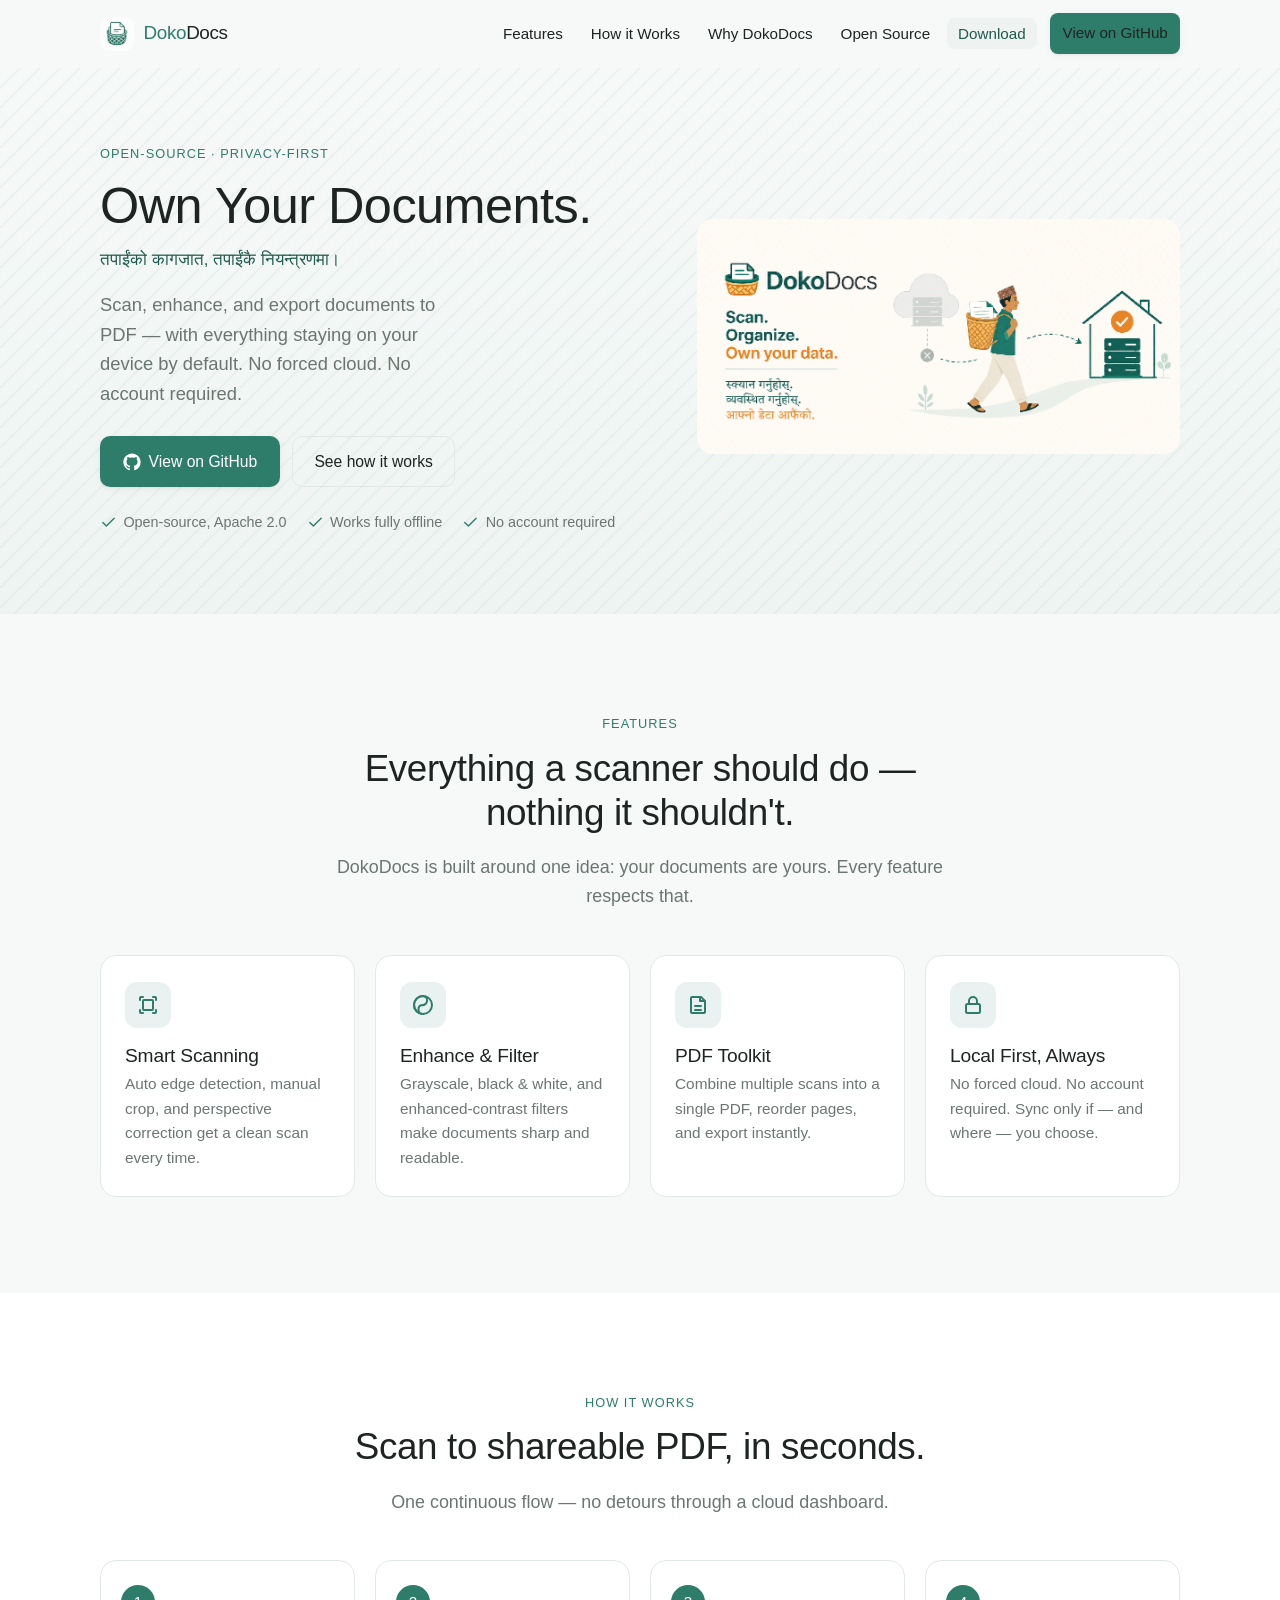
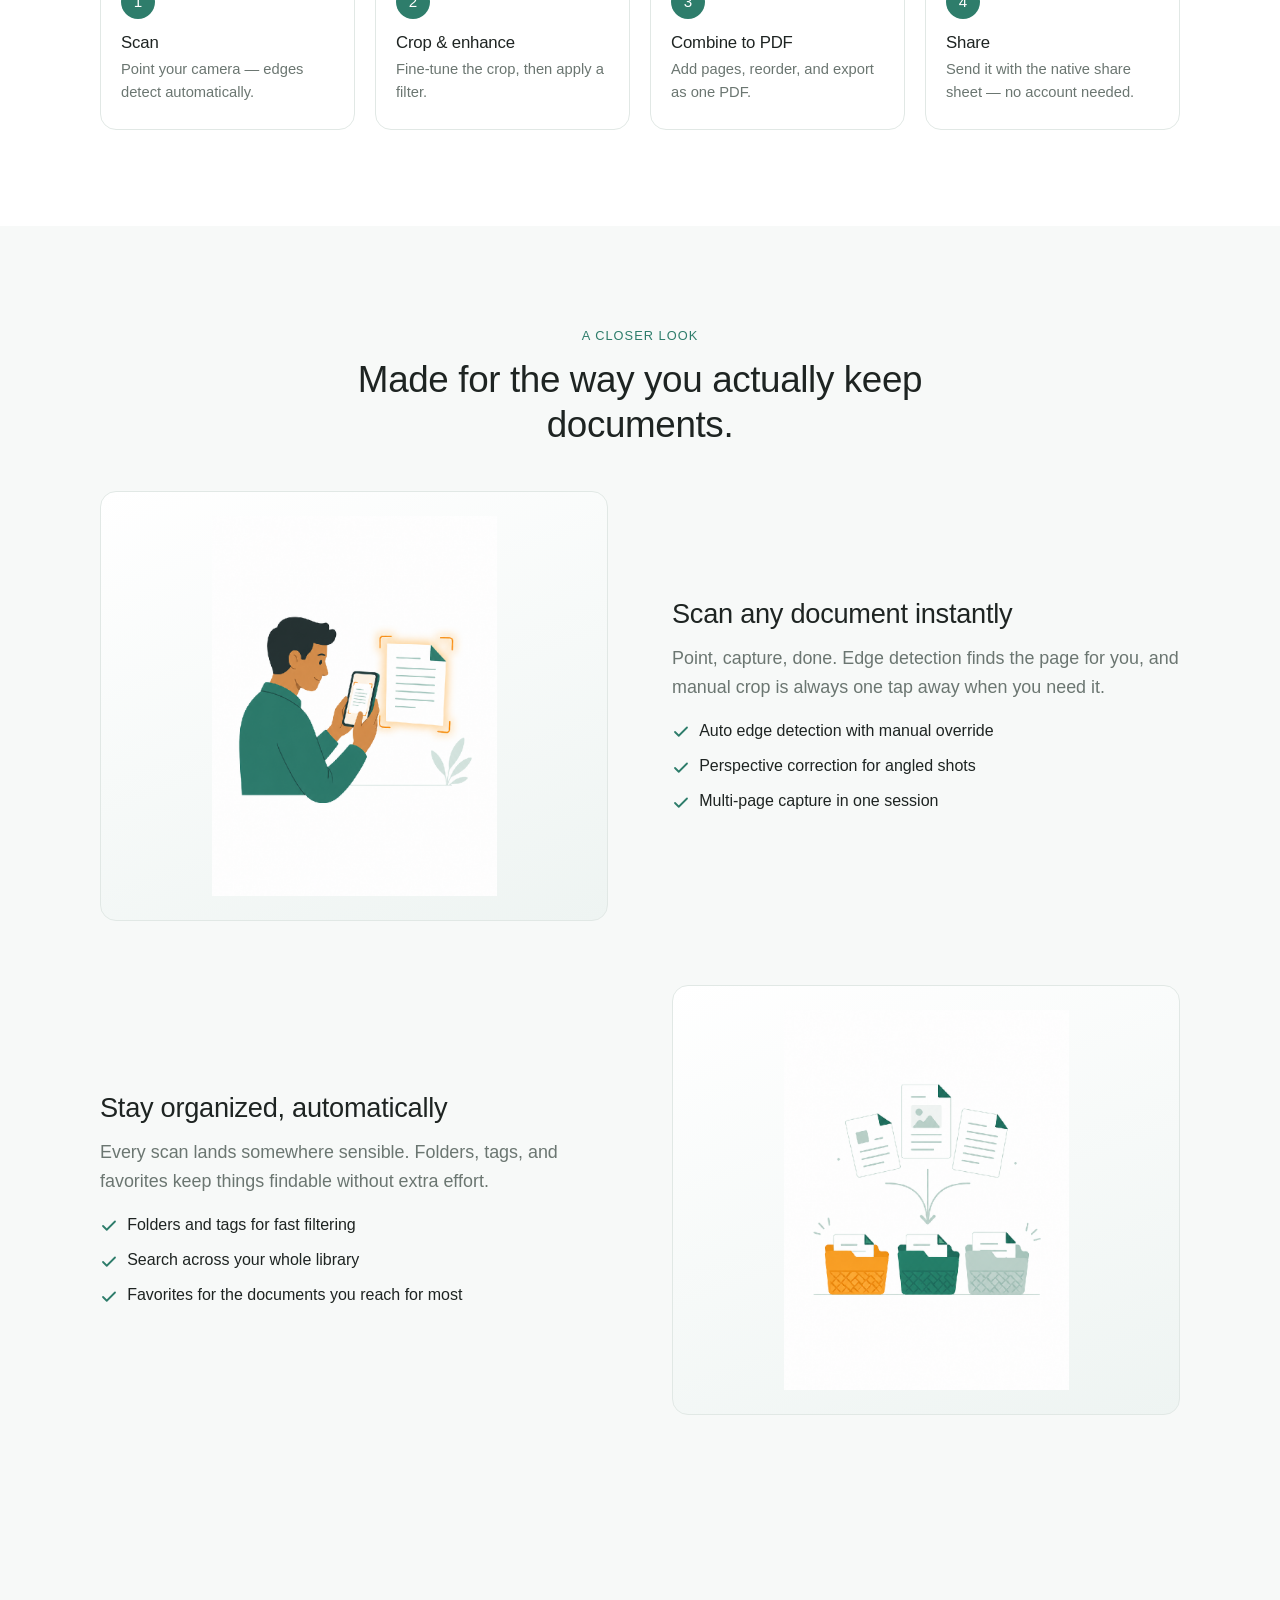
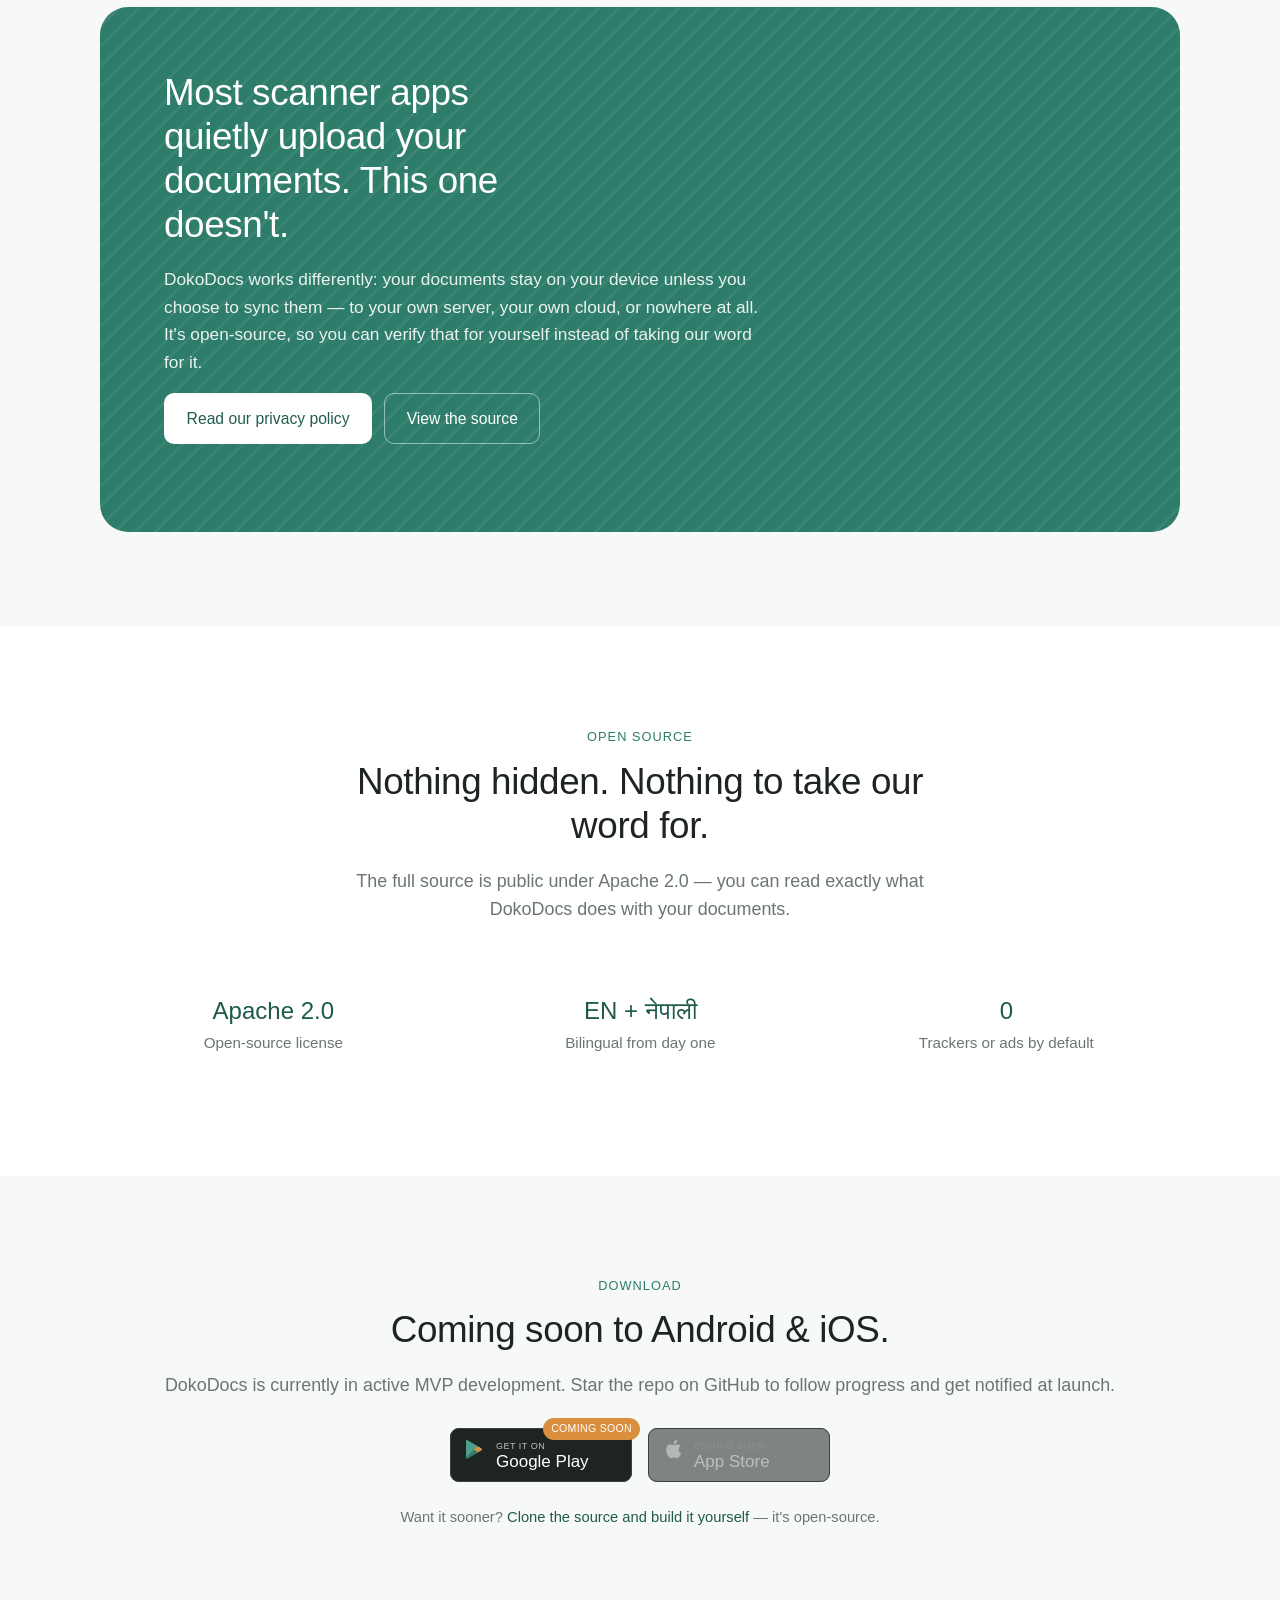
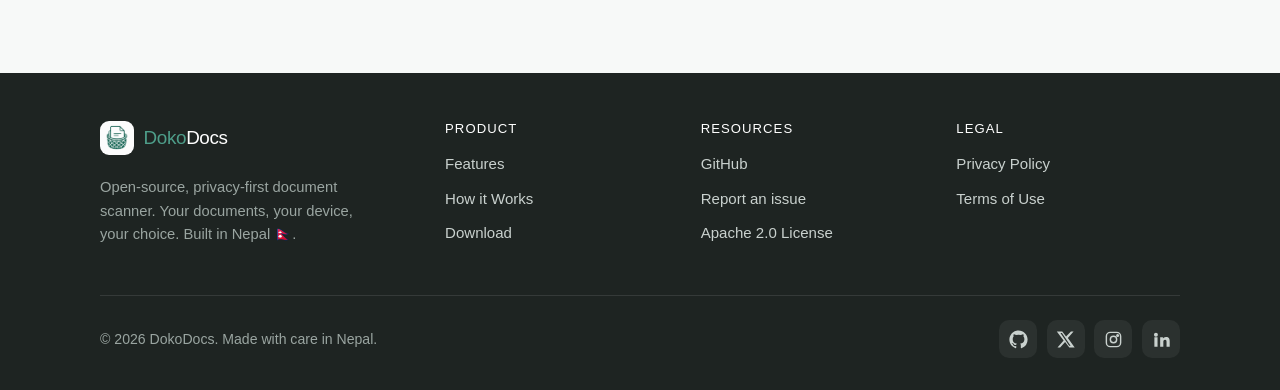
==== index.html @ a8005476 "Initial commit: DokoDocs marketing site" ====
<!doctype html>
<html lang="en">
<head>
<meta charset="UTF-8">
<meta name="viewport" content="width=device-width, initial-scale=1">
<title>DokoDocs — Open-Source, Privacy-First Document Scanner</title>
<meta name="description" content="DokoDocs scans, enhances, and exports documents to PDF — with everything staying on your device by default. Open-source, no forced cloud, no account required. Coming soon to Android &amp; iOS.">
<link rel="canonical" href="https://dokodocs.com/">
<meta name="theme-color" content="#2E7D6B">

<link rel="icon" type="image/svg+xml" href="assets/logo/logo_dokodocs.svg">
<link rel="alternate icon" href="assets/logo/mark.png">
<link rel="apple-touch-icon" href="assets/logo/mark.png">

<meta property="og:type" content="website">
<meta property="og:site_name" content="DokoDocs">
<meta property="og:title" content="DokoDocs — Own Your Documents.">
<meta property="og:description" content="An open-source, privacy-first document scanner. Scan, enhance, and export to PDF — with your documents staying on your device by default.">
<meta property="og:image" content="https://dokodocs.com/assets/illustrations/onboard_own.png">
<meta property="og:url" content="https://dokodocs.com/">
<meta name="twitter:card" content="summary_large_image">
<meta name="twitter:title" content="DokoDocs — Own Your Documents.">
<meta name="twitter:description" content="Open-source, privacy-first document scanner. Your documents, your device, your choice.">
<meta name="twitter:image" content="https://dokodocs.com/assets/illustrations/onboard_own.png">

<link rel="stylesheet" href="css/styles.css">
<script type="application/ld+json">
{
  "@context": "https://schema.org",
  "@type": "SoftwareApplication",
  "name": "DokoDocs",
  "applicationCategory": "BusinessApplication",
  "operatingSystem": "Android, iOS",
  "description": "An open-source, privacy-first document scanner. Scan, enhance, and export documents to PDF — with everything staying on your device by default.",
  "offers": { "@type": "Offer", "price": "0", "priceCurrency": "USD" },
  "license": "https://www.apache.org/licenses/LICENSE-2.0",
  "url": "https://dokodocs.com/"
}
</script>
</head>
<body>
<a class="skip-link" href="#main">Skip to content</a>

<header class="site-header" id="site-header">
  <nav class="nav" aria-label="Primary">
    <a class="brand" href="#top">
      <img src="assets/logo/logo_dokodocs.svg" width="34" height="34" alt="" loading="eager">
      <span><span class="brand-doko">Doko</span>Docs</span>
    </a>
    <button class="nav-toggle" id="nav-toggle" aria-label="Toggle menu" aria-expanded="false" aria-controls="nav-links">
      <svg viewBox="0 0 24 24" width="20" height="20" fill="none" stroke="currentColor" stroke-width="2" stroke-linecap="round"><path d="M3 6h18M3 12h18M3 18h18"/></svg>
    </button>
    <ul class="nav-links" id="nav-links">
      <li><a href="#features">Features</a></li>
      <li><a href="#how-it-works">How it Works</a></li>
      <li><a href="#why">Why DokoDocs</a></li>
      <li><a href="#open-source">Open Source</a></li>
      <li><a href="#download">Download</a></li>
      <li class="nav-cta"><a class="btn btn--primary" href="https://github.com/dokodocs">View on GitHub</a></li>
    </ul>
  </nav>
</header>

<main id="main">

  <!-- Hero -->
  <section class="hero" id="top">
    <div class="container hero-grid">
      <div class="hero-text">
        <span class="eyebrow">Open-source &middot; privacy-first</span>
        <h1>Own Your Documents.</h1>
        <p class="tagline-ne" lang="ne">तपाईंको कागजात, तपाईंकै नियन्त्रणमा।</p>
        <p class="hero-sub">Scan, enhance, and export documents to PDF — with everything staying on your device by default. No forced cloud. No account required.</p>
        <div class="hero-actions">
          <a class="btn btn--primary" href="https://github.com/dokodocs">
            <svg viewBox="0 0 24 24" width="18" height="18" fill="currentColor"><path d="M12 .5C5.65.5.5 5.66.5 12.02c0 5.09 3.29 9.4 7.86 10.93.57.1.78-.25.78-.55v-2.15c-3.2.7-3.87-1.36-3.87-1.36-.53-1.33-1.28-1.68-1.28-1.68-1.05-.72.08-.7.08-.7 1.16.08 1.77 1.19 1.77 1.19 1.03 1.76 2.7 1.25 3.36.96.1-.75.4-1.25.73-1.54-2.56-.29-5.25-1.28-5.25-5.7 0-1.26.45-2.29 1.19-3.1-.12-.29-.51-1.46.11-3.04 0 0 .97-.31 3.18 1.18a11.1 11.1 0 0 1 5.79 0c2.2-1.49 3.17-1.18 3.17-1.18.63 1.58.24 2.75.12 3.04.74.81 1.19 1.84 1.19 3.1 0 4.43-2.7 5.4-5.27 5.69.42.36.78 1.06.78 2.14v3.17c0 .3.21.66.79.55A11.53 11.53 0 0 0 23.5 12C23.5 5.66 18.35.5 12 .5Z"/></svg>
            View on GitHub
          </a>
          <a class="btn btn--ghost" href="#how-it-works">See how it works</a>
        </div>
        <div class="hero-badges">
          <span><svg viewBox="0 0 24 24" fill="none" stroke="currentColor" stroke-width="2" stroke-linecap="round" stroke-linejoin="round"><path d="M20 6 9 17l-5-5"/></svg>Open-source, Apache 2.0</span>
          <span><svg viewBox="0 0 24 24" fill="none" stroke="currentColor" stroke-width="2" stroke-linecap="round" stroke-linejoin="round"><path d="M20 6 9 17l-5-5"/></svg>Works fully offline</span>
          <span><svg viewBox="0 0 24 24" fill="none" stroke="currentColor" stroke-width="2" stroke-linecap="round" stroke-linejoin="round"><path d="M20 6 9 17l-5-5"/></svg>No account required</span>
        </div>
      </div>
      <div class="hero-visual reveal">
        <img src="assets/illustrations/onboard_own.png" width="1080" height="527" alt="A person carrying a doko basket full of documents on their back, walking toward a small home server they own, away from a generic cloud." loading="eager">
      </div>
    </div>
  </section>

  <!-- Features -->
  <section class="section" id="features">
    <div class="container">
      <div class="section-head center">
        <span class="eyebrow">Features</span>
        <h2>Everything a scanner should do — nothing it shouldn't.</h2>
        <p class="lead">DokoDocs is built around one idea: your documents are yours. Every feature respects that.</p>
      </div>
      <div class="grid grid-4">
        <div class="card reveal">
          <div class="icon"><svg viewBox="0 0 24 24" fill="none" stroke="currentColor" stroke-width="2" stroke-linecap="round" stroke-linejoin="round"><path d="M4 7V5a1 1 0 0 1 1-1h2M20 7V5a1 1 0 0 0-1-1h-2M4 17v2a1 1 0 0 0 1 1h2M20 17v2a1 1 0 0 1-1 1h-2"/><rect x="7" y="7" width="10" height="10" rx="1"/></svg></div>
          <h3>Smart Scanning</h3>
          <p>Auto edge detection, manual crop, and perspective correction get a clean scan every time.</p>
        </div>
        <div class="card reveal">
          <div class="icon"><svg viewBox="0 0 24 24" fill="none" stroke="currentColor" stroke-width="2" stroke-linecap="round" stroke-linejoin="round"><circle cx="12" cy="12" r="9"/><path d="M12 3a9 9 0 0 0 0 18 4.5 4.5 0 0 1-1-8.9A4.5 4.5 0 0 0 12 3Z"/></svg></div>
          <h3>Enhance &amp; Filter</h3>
          <p>Grayscale, black &amp; white, and enhanced-contrast filters make documents sharp and readable.</p>
        </div>
        <div class="card reveal">
          <div class="icon"><svg viewBox="0 0 24 24" fill="none" stroke="currentColor" stroke-width="2" stroke-linecap="round" stroke-linejoin="round"><path d="M9 4h6l4 4v11a1 1 0 0 1-1 1H6a1 1 0 0 1-1-1V5a1 1 0 0 1 1-1Z"/><path d="M14 4v4h4"/><path d="M9 13h6M9 17h6"/></svg></div>
          <h3>PDF Toolkit</h3>
          <p>Combine multiple scans into a single PDF, reorder pages, and export instantly.</p>
        </div>
        <div class="card reveal">
          <div class="icon"><svg viewBox="0 0 24 24" fill="none" stroke="currentColor" stroke-width="2" stroke-linecap="round" stroke-linejoin="round"><rect x="5" y="11" width="14" height="9" rx="1.5"/><path d="M8 11V8a4 4 0 0 1 8 0v3"/></svg></div>
          <h3>Local First, Always</h3>
          <p>No forced cloud. No account required. Sync only if — and where — you choose.</p>
        </div>
      </div>
    </div>
  </section>

  <!-- How it works -->
  <section class="section section--tint" id="how-it-works">
    <div class="container">
      <div class="section-head center">
        <span class="eyebrow">How it works</span>
        <h2>Scan to shareable PDF, in seconds.</h2>
        <p class="lead">One continuous flow — no detours through a cloud dashboard.</p>
      </div>
      <div class="steps">
        <div class="step reveal"><div class="num"></div><h3>Scan</h3><p>Point your camera — edges detect automatically.</p></div>
        <div class="step reveal"><div class="num"></div><h3>Crop &amp; enhance</h3><p>Fine-tune the crop, then apply a filter.</p></div>
        <div class="step reveal"><div class="num"></div><h3>Combine to PDF</h3><p>Add pages, reorder, and export as one PDF.</p></div>
        <div class="step reveal"><div class="num"></div><h3>Share</h3><p>Send it with the native share sheet — no account needed.</p></div>
      </div>
    </div>
  </section>

  <!-- Showcase -->
  <section class="section" aria-labelledby="showcase-head">
    <div class="container">
      <div class="section-head center" id="showcase-head">
        <span class="eyebrow">A closer look</span>
        <h2>Made for the way you actually keep documents.</h2>
      </div>

      <div class="showcase reveal">
        <div class="showcase-media">
          <img src="assets/illustrations/onboard_scan.png" width="810" height="1080" alt="A hand holding a phone scanning a paper document on a table, with a scan frame highlighting the page edges." loading="lazy">
        </div>
        <div class="showcase-text">
          <h3>Scan any document instantly</h3>
          <p class="lead">Point, capture, done. Edge detection finds the page for you, and manual crop is always one tap away when you need it.</p>
          <ul>
            <li>Auto edge detection with manual override</li>
            <li>Perspective correction for angled shots</li>
            <li>Multi-page capture in one session</li>
          </ul>
        </div>
      </div>

      <div class="showcase reverse reveal">
        <div class="showcase-media">
          <img src="assets/illustrations/onboard_organize.png" width="810" height="1080" alt="Neat stacks of documents sorting into labeled folders with a subtle woven basket pattern." loading="lazy">
        </div>
        <div class="showcase-text">
          <h3>Stay organized, automatically</h3>
          <p class="lead">Every scan lands somewhere sensible. Folders, tags, and favorites keep things findable without extra effort.</p>
          <ul>
            <li>Folders and tags for fast filtering</li>
            <li>Search across your whole library</li>
            <li>Favorites for the documents you reach for most</li>
          </ul>
        </div>
      </div>
    </div>
  </section>

  <!-- Why DokoDocs -->
  <section class="section" id="why">
    <div class="container">
      <div class="band reveal">
        <h2>Most scanner apps quietly upload your documents. This one doesn't.</h2>
        <p>DokoDocs works differently: your documents stay on your device unless you choose to sync them — to your own server, your own cloud, or nowhere at all. It's open-source, so you can verify that for yourself instead of taking our word for it.</p>
        <div class="hero-actions">
          <a class="btn btn--on-teal" href="privacy.html">Read our privacy policy</a>
          <a class="btn btn--ghost" href="https://github.com/dokodocs">View the source</a>
        </div>
      </div>
    </div>
  </section>

  <!-- Open source strip -->
  <section class="section section--tint" id="open-source">
    <div class="container">
      <div class="section-head center">
        <span class="eyebrow">Open source</span>
        <h2>Nothing hidden. Nothing to take our word for.</h2>
        <p class="lead">The full source is public under Apache 2.0 — you can read exactly what DokoDocs does with your documents.</p>
      </div>
      <div class="os-strip">
        <div class="os-stat reveal"><span class="k">Apache 2.0</span><span class="v">Open-source license</span></div>
        <div class="os-stat reveal"><span class="k">EN + नेपाली</span><span class="v">Bilingual from day one</span></div>
        <div class="os-stat reveal"><span class="k">0</span><span class="v">Trackers or ads by default</span></div>
      </div>
    </div>
  </section>

  <!-- Download -->
  <section class="section download" id="download">
    <div class="container">
      <span class="eyebrow">Download</span>
      <h2>Coming soon to Android &amp; iOS.</h2>
      <p class="lead" style="margin-inline:auto">DokoDocs is currently in active MVP development. Star the repo on GitHub to follow progress and get notified at launch.</p>
      <div class="store-badges">
        <a class="store-badge reveal" href="https://github.com/dokodocs" aria-label="Coming soon to Google Play — follow progress on GitHub">
          <span class="pill">Coming soon</span>
          <img src="assets/badges/google-play.svg" width="182" height="54" alt="Get it on Google Play">
        </a>
        <span class="store-badge disabled reveal" aria-disabled="true">
          <img src="assets/badges/app-store.svg" width="182" height="54" alt="Coming soon to the Apple App Store">
        </span>
      </div>
      <p class="download-note">Want it sooner? <a href="https://github.com/dokodocs">Clone the source and build it yourself</a> — it's open-source.</p>
    </div>
  </section>

</main>

<footer class="site-footer">
  <div class="container">
    <div class="footer-grid">
      <div class="footer-brand">
        <a class="brand" href="#top">
          <img src="assets/logo/logo_dokodocs.svg" width="34" height="34" alt="">
          <span><span class="brand-doko">Doko</span>Docs</span>
        </a>
        <p>Open-source, privacy-first document scanner. Your documents, your device, your choice. Built in Nepal 🇳🇵.</p>
      </div>
      <div class="footer-col">
        <h4>Product</h4>
        <ul>
          <li><a href="#features">Features</a></li>
          <li><a href="#how-it-works">How it Works</a></li>
          <li><a href="#download">Download</a></li>
        </ul>
      </div>
      <div class="footer-col">
        <h4>Resources</h4>
        <ul>
          <li><a href="https://github.com/dokodocs">GitHub</a></li>
          <li><a href="https://github.com/dokodocs/issues">Report an issue</a></li>
          <li><a href="https://www.apache.org/licenses/LICENSE-2.0">Apache 2.0 License</a></li>
        </ul>
      </div>
      <div class="footer-col">
        <h4>Legal</h4>
        <ul>
          <li><a href="privacy.html">Privacy Policy</a></li>
          <li><a href="terms.html">Terms of Use</a></li>
        </ul>
      </div>
    </div>
    <div class="footer-bottom">
      <span>&copy; <span id="year">2026</span> DokoDocs. Made with care in Nepal.</span>
      <div class="footer-social">
        <a href="https://github.com/dokodocs" aria-label="DokoDocs on GitHub"><svg viewBox="0 0 24 24" fill="currentColor"><path d="M12 .5C5.65.5.5 5.66.5 12.02c0 5.09 3.29 9.4 7.86 10.93.57.1.78-.25.78-.55v-2.15c-3.2.7-3.87-1.36-3.87-1.36-.53-1.33-1.28-1.68-1.28-1.68-1.05-.72.08-.7.08-.7 1.16.08 1.77 1.19 1.77 1.19 1.03 1.76 2.7 1.25 3.36.96.1-.75.4-1.25.73-1.54-2.56-.29-5.25-1.28-5.25-5.7 0-1.26.45-2.29 1.19-3.1-.12-.29-.51-1.46.11-3.04 0 0 .97-.31 3.18 1.18a11.1 11.1 0 0 1 5.79 0c2.2-1.49 3.17-1.18 3.17-1.18.63 1.58.24 2.75.12 3.04.74.81 1.19 1.84 1.19 3.1 0 4.43-2.7 5.4-5.27 5.69.42.36.78 1.06.78 2.14v3.17c0 .3.21.66.79.55A11.53 11.53 0 0 0 23.5 12C23.5 5.66 18.35.5 12 .5Z"/></svg></a>
        <a href="https://x.com/dokodocs" aria-label="DokoDocs on X"><svg viewBox="0 0 24 24" fill="currentColor"><path d="M18.9 2h3.3l-7.2 8.2L23.6 22h-6.8l-5.3-6.9L5.2 22H1.9l7.7-8.8L1 2h6.9l4.8 6.3L18.9 2Zm-2.3 18h1.8L7.5 3.9H5.6L16.6 20Z"/></svg></a>
        <a href="https://instagram.com/dokodocs" aria-label="DokoDocs on Instagram"><svg viewBox="0 0 24 24" fill="none" stroke="currentColor" stroke-width="1.8"><rect x="3" y="3" width="18" height="18" rx="5"/><circle cx="12" cy="12" r="4"/><circle cx="17.2" cy="6.8" r="1"/></svg></a>
        <a href="https://linkedin.com/company/dokodocs" aria-label="DokoDocs on LinkedIn"><svg viewBox="0 0 24 24" fill="currentColor"><path d="M4.98 3.5a2.5 2.5 0 1 1 0 5 2.5 2.5 0 0 1 0-5ZM3 9h4v12H3V9Zm7 0h3.8v1.7h.05c.53-.98 1.83-2 3.76-2 4.02 0 4.76 2.5 4.76 5.76V21h-4v-5.6c0-1.34-.02-3.07-1.88-3.07-1.88 0-2.17 1.46-2.17 2.97V21h-4V9Z"/></svg></a>
      </div>
    </div>
  </div>
</footer>

<script src="js/main.js"></script>
</body>
</html>
---- css/styles.css ----
/* ============================================================
   DokoDocs — Brand stylesheet
   Palette & type per docs/BRAND.md (single source of truth).
   Teal #2E7D6B + Bamboo #D98F3D + neutrals. Low-weight, calm.
   ============================================================ */

:root {
  /* Brand colors (BRAND.md §2) */
  --teal: #2E7D6B;
  --teal-dark: #1F5A4C;
  --teal-light: #4E9E8A;
  --bamboo: #D98F3D;
  --ink: #1E2422;
  --muted: #6B7671;
  --surface: #F7F9F8;
  --surface-2: #EEF3F1;
  --white: #FFFFFF;
  --success: #3E8E5A;
  --error: #C1533F;
  --border: #E1E8E5;

  /* Typography — system default, low weight (BRAND.md §3) */
  --font-sans: "Inter", -apple-system, BlinkMacSystemFont, "Segoe UI", Roboto,
    "Noto Sans Devanagari", Helvetica, Arial, sans-serif;
  --font-mono: "JetBrains Mono", ui-monospace, SFMono-Regular, Menlo, Consolas,
    monospace;

  /* Spacing / layout */
  --maxw: 1120px;
  --radius: 16px;
  --radius-sm: 10px;
  --shadow: 0 1px 2px rgba(30, 36, 34, 0.04), 0 8px 28px rgba(30, 36, 34, 0.06);
  --shadow-sm: 0 1px 2px rgba(30, 36, 34, 0.05), 0 2px 8px rgba(30, 36, 34, 0.05);
  --header-h: 68px;
}

/* ---------- Reset-ish ---------- */
*,
*::before,
*::after {
  box-sizing: border-box;
}
html {
  scroll-behavior: smooth;
  scroll-padding-top: calc(var(--header-h) + 12px);
  -webkit-text-size-adjust: 100%;
}
@media (prefers-reduced-motion: reduce) {
  html {
    scroll-behavior: auto;
  }
}
body {
  margin: 0;
  font-family: var(--font-sans);
  font-weight: 400;
  color: var(--ink);
  background: var(--surface);
  line-height: 1.6;
  -webkit-font-smoothing: antialiased;
  text-rendering: optimizeLegibility;
}
img,
svg {
  max-width: 100%;
  display: block;
}
a {
  color: var(--teal-dark);
  text-decoration: none;
}
a:hover {
  text-decoration: underline;
}
h1,
h2,
h3,
h4 {
  font-weight: 500; /* nothing above w500 — BRAND.md §3 */
  line-height: 1.2;
  letter-spacing: -0.01em;
  color: var(--ink);
  margin: 0 0 0.5em;
}
h1 {
  font-size: clamp(2rem, 5.2vw, 3.15rem);
}
h2 {
  font-size: clamp(1.6rem, 3.6vw, 2.3rem);
}
h3 {
  font-size: 1.2rem;
}
p {
  margin: 0 0 1rem;
}

/* ---------- Layout helpers ---------- */
.container {
  width: 100%;
  max-width: var(--maxw);
  margin-inline: auto;
  padding-inline: 1.25rem;
}
.section {
  padding-block: clamp(3.5rem, 8vw, 6rem);
}
.section--tint {
  background: var(--white);
}
.eyebrow {
  display: inline-block;
  font-size: 0.8rem;
  font-weight: 500;
  letter-spacing: 0.08em;
  text-transform: uppercase;
  color: var(--teal);
  margin-bottom: 0.75rem;
}
.section-head {
  max-width: 640px;
  margin-bottom: 2.75rem;
}
.section-head.center {
  margin-inline: auto;
  text-align: center;
}
.lead {
  font-size: 1.12rem;
  color: var(--muted);
}
.text-mono {
  font-family: var(--font-mono);
}

/* Skip link */
.skip-link {
  position: absolute;
  left: -999px;
  top: 0;
  background: var(--teal);
  color: #fff;
  padding: 0.6rem 1rem;
  border-radius: 0 0 8px 0;
  z-index: 1000;
}
.skip-link:focus {
  left: 0;
}

/* Focus visibility */
:focus-visible {
  outline: 3px solid var(--teal-light);
  outline-offset: 2px;
  border-radius: 4px;
}

/* ---------- Buttons ---------- */
.btn {
  display: inline-flex;
  align-items: center;
  justify-content: center;
  gap: 0.5rem;
  font: inherit;
  font-weight: 500;
  font-size: 0.98rem;
  padding: 0.75rem 1.35rem;
  border-radius: var(--radius-sm);
  border: 1.5px solid transparent;
  cursor: pointer;
  transition: transform 0.15s ease, background 0.15s ease, box-shadow 0.15s ease,
    border-color 0.15s ease;
  text-decoration: none;
  white-space: nowrap;
}
.btn:hover {
  text-decoration: none;
  transform: translateY(-1px);
}
.btn:active {
  transform: translateY(0);
}
.btn--primary {
  background: var(--teal);
  color: #fff;
  box-shadow: var(--shadow-sm);
}
.btn--primary:hover {
  background: var(--teal-dark);
}
.btn--ghost {
  background: transparent;
  color: var(--ink);
  border-color: var(--border);
}
.btn--ghost:hover {
  border-color: var(--teal-light);
  background: var(--white);
}
.btn--on-teal {
  background: #fff;
  color: var(--teal-dark);
}
.btn--on-teal:hover {
  background: var(--surface);
}
.btn svg {
  width: 18px;
  height: 18px;
}

/* ---------- Header / nav ---------- */
.site-header {
  position: sticky;
  top: 0;
  z-index: 100;
  height: var(--header-h);
  display: flex;
  align-items: center;
  background: rgba(247, 249, 248, 0.82);
  backdrop-filter: saturate(160%) blur(10px);
  border-bottom: 1px solid transparent;
  transition: border-color 0.2s ease, box-shadow 0.2s ease;
}
.site-header.scrolled {
  border-bottom-color: var(--border);
  box-shadow: 0 1px 0 rgba(30, 36, 34, 0.03);
}
.nav {
  display: flex;
  align-items: center;
  gap: 1rem;
  width: 100%;
  max-width: var(--maxw);
  margin-inline: auto;
  padding-inline: 1.25rem;
}
.brand {
  display: inline-flex;
  align-items: center;
  gap: 0.6rem;
  font-weight: 500;
  font-size: 1.18rem;
  color: var(--ink);
  letter-spacing: -0.02em;
}
.brand:hover {
  text-decoration: none;
}
.brand img {
  width: 34px;
  height: 34px;
  border-radius: 9px;
}
.brand .brand-doko {
  color: var(--teal);
}
.nav-links {
  display: flex;
  align-items: center;
  gap: 0.35rem;
  margin-left: auto;
  list-style: none;
  padding: 0;
  margin-block: 0;
}
.nav-links a {
  color: var(--ink);
  padding: 0.45rem 0.7rem;
  border-radius: 8px;
  font-size: 0.95rem;
  transition: background 0.15s ease, color 0.15s ease;
}
.nav-links a:not(.btn):hover {
  text-decoration: none;
  background: var(--surface-2);
  color: var(--teal-dark);
}
.nav-links a.active:not(.btn) {
  color: var(--teal-dark);
  background: var(--surface-2);
}
.nav-cta {
  margin-left: 0.5rem;
}
.nav-toggle {
  display: none;
  margin-left: auto;
  background: transparent;
  border: 1.5px solid var(--border);
  border-radius: 9px;
  width: 42px;
  height: 42px;
  cursor: pointer;
  color: var(--ink);
  align-items: center;
  justify-content: center;
}

/* ---------- Hero ---------- */
.hero {
  position: relative;
  overflow: hidden;
  padding-block: clamp(2.5rem, 6vw, 4.5rem) clamp(3rem, 7vw, 5rem);
  background: linear-gradient(180deg, var(--surface) 0%, #eef4f2 100%);
}
.hero::before {
  content: "";
  position: absolute;
  inset: 0;
  background-image: url("data:image/svg+xml,%3Csvg xmlns='http://www.w3.org/2000/svg' width='40' height='40' viewBox='0 0 40 40'%3E%3Cg fill='none' stroke='%232E7D6B' stroke-width='2' opacity='0.06'%3E%3Cpath d='M-4 24 24 -4M-4 44 44 -4M16 44 44 16'/%3E%3C/g%3E%3C/svg%3E");
  pointer-events: none;
}
.hero .container {
  position: relative;
}
.hero-grid {
  display: grid;
  grid-template-columns: 1.05fr 0.95fr;
  gap: clamp(2rem, 5vw, 4rem);
  align-items: center;
}
.hero h1 {
  margin-bottom: 0.65rem;
}
.hero .tagline-ne {
  font-size: 1.05rem;
  color: var(--teal-dark);
  margin-bottom: 1rem;
}
.hero-sub {
  font-size: 1.15rem;
  color: var(--muted);
  max-width: 34ch;
  margin-bottom: 1.75rem;
}
.hero-actions {
  display: flex;
  flex-wrap: wrap;
  gap: 0.75rem;
  margin-bottom: 1.5rem;
}
.hero-badges {
  display: flex;
  align-items: center;
  gap: 1.25rem;
  flex-wrap: wrap;
  color: var(--muted);
  font-size: 0.9rem;
}
.hero-badges span {
  display: inline-flex;
  align-items: center;
  gap: 0.4rem;
}
.hero-badges svg {
  width: 17px;
  height: 17px;
  color: var(--teal);
}
.hero-visual {
  position: relative;
}
.hero-visual img {
  width: 100%;
  height: auto;
  border-radius: var(--radius);
}

/* ---------- Feature cards ---------- */
.grid {
  display: grid;
  gap: 1.25rem;
}
.grid-4 {
  grid-template-columns: repeat(4, 1fr);
}
.grid-3 {
  grid-template-columns: repeat(3, 1fr);
}
.grid-2 {
  grid-template-columns: repeat(2, 1fr);
}
.card {
  background: var(--white);
  border: 1px solid var(--border);
  border-radius: var(--radius);
  padding: 1.6rem 1.5rem;
  transition: transform 0.2s ease, box-shadow 0.2s ease, border-color 0.2s ease;
}
.card:hover {
  transform: translateY(-3px);
  box-shadow: var(--shadow);
  border-color: #d3ded9;
}
.card .icon {
  width: 46px;
  height: 46px;
  border-radius: 12px;
  display: grid;
  place-items: center;
  background: rgba(46, 125, 107, 0.1);
  color: var(--teal);
  margin-bottom: 1rem;
}
.card .icon svg {
  width: 24px;
  height: 24px;
}
.card h3 {
  margin-bottom: 0.35rem;
}
.card p {
  color: var(--muted);
  font-size: 0.96rem;
  margin: 0;
}

/* ---------- How it works ---------- */
.steps {
  display: grid;
  grid-template-columns: repeat(4, 1fr);
  gap: 1.25rem;
  counter-reset: step;
}
.step {
  position: relative;
  padding: 1.5rem 1.25rem;
  background: var(--white);
  border: 1px solid var(--border);
  border-radius: var(--radius);
}
.step .num {
  counter-increment: step;
  width: 34px;
  height: 34px;
  border-radius: 50%;
  background: var(--teal);
  color: #fff;
  display: grid;
  place-items: center;
  font-weight: 500;
  font-size: 0.95rem;
  margin-bottom: 0.85rem;
}
.step .num::before {
  content: counter(step);
}
.step h3 {
  font-size: 1.05rem;
  margin-bottom: 0.3rem;
}
.step p {
  color: var(--muted);
  font-size: 0.92rem;
  margin: 0;
}

/* ---------- Showcase (illustrations alternating) ---------- */
.showcase {
  display: grid;
  grid-template-columns: 1fr 1fr;
  gap: clamp(2rem, 5vw, 4rem);
  align-items: center;
  margin-bottom: clamp(2.5rem, 5vw, 4rem);
}
.showcase:last-child {
  margin-bottom: 0;
}
.showcase.reverse .showcase-media {
  order: 2;
}
.showcase-media {
  background: linear-gradient(160deg, #ffffff, #eef4f2);
  border: 1px solid var(--border);
  border-radius: var(--radius);
  padding: 1.5rem;
  display: grid;
  place-items: center;
}
.showcase-media img {
  width: 100%;
  height: auto;
  max-height: 380px;
  object-fit: contain;
}
.showcase h3 {
  font-size: clamp(1.3rem, 2.6vw, 1.7rem);
}
.showcase ul {
  list-style: none;
  padding: 0;
  margin: 1rem 0 0;
  display: grid;
  gap: 0.6rem;
}
.showcase li {
  position: relative;
  padding-left: 1.7rem;
  color: var(--ink);
}
.showcase li::before {
  content: "";
  position: absolute;
  left: 0;
  top: 0.35em;
  width: 18px;
  height: 18px;
  background: no-repeat center/contain
    url("data:image/svg+xml,%3Csvg xmlns='http://www.w3.org/2000/svg' viewBox='0 0 24 24' fill='none' stroke='%232E7D6B' stroke-width='2.4' stroke-linecap='round' stroke-linejoin='round'%3E%3Cpath d='M20 6 9 17l-5-5'/%3E%3C/svg%3E");
}

/* ---------- Why / privacy band ---------- */
.band {
  background: var(--teal);
  color: #fff;
  border-radius: clamp(18px, 3vw, 28px);
  padding: clamp(2.5rem, 6vw, 4rem);
  position: relative;
  overflow: hidden;
}
.band::after {
  content: "";
  position: absolute;
  inset: 0;
  background-image: url("data:image/svg+xml,%3Csvg xmlns='http://www.w3.org/2000/svg' width='40' height='40' viewBox='0 0 40 40'%3E%3Cg fill='none' stroke='%23ffffff' stroke-width='2' opacity='0.08'%3E%3Cpath d='M-4 24 24 -4M-4 44 44 -4M16 44 44 16'/%3E%3C/g%3E%3C/svg%3E");
  pointer-events: none;
}
.band > * {
  position: relative;
}
.band h2 {
  color: #fff;
  max-width: 20ch;
}
.band p {
  color: rgba(255, 255, 255, 0.9);
  max-width: 62ch;
  font-size: 1.08rem;
}
.band .btn--ghost {
  color: #fff;
  border-color: rgba(255, 255, 255, 0.5);
}
.band .btn--ghost:hover {
  background: rgba(255, 255, 255, 0.1);
  border-color: #fff;
}

/* ---------- Download section ---------- */
.download {
  text-align: center;
}
.store-badges {
  display: flex;
  flex-wrap: wrap;
  gap: 1rem;
  justify-content: center;
  margin-top: 1.75rem;
}
.store-badge {
  display: inline-flex;
  position: relative;
  border-radius: 9px;
  transition: transform 0.15s ease, box-shadow 0.15s ease;
}
.store-badge img {
  height: 54px;
  width: auto;
}
a.store-badge:hover {
  transform: translateY(-2px);
  box-shadow: var(--shadow);
  text-decoration: none;
}
.store-badge.disabled {
  cursor: default;
}
.store-badge .pill {
  position: absolute;
  top: -10px;
  right: -8px;
  background: var(--bamboo);
  color: #fff;
  font-size: 0.66rem;
  font-weight: 500;
  letter-spacing: 0.03em;
  padding: 0.15rem 0.5rem;
  border-radius: 20px;
  text-transform: uppercase;
}
.download-note {
  margin-top: 1.5rem;
  color: var(--muted);
  font-size: 0.92rem;
}
.notify {
  margin: 1.75rem auto 0;
  max-width: 460px;
  display: flex;
  gap: 0.6rem;
}
.notify input {
  flex: 1;
  font: inherit;
  padding: 0.7rem 0.95rem;
  border: 1.5px solid var(--border);
  border-radius: var(--radius-sm);
  background: var(--white);
  color: var(--ink);
}
.notify input:focus-visible {
  outline: 3px solid var(--teal-light);
  border-color: var(--teal);
}

/* ---------- Open source strip ---------- */
.os-strip {
  display: grid;
  grid-template-columns: repeat(3, 1fr);
  gap: 1.25rem;
  text-align: center;
}
.os-stat {
  padding: 1.5rem 1rem;
}
.os-stat .k {
  font-size: 1.5rem;
  font-weight: 500;
  color: var(--teal-dark);
  display: block;
}
.os-stat .v {
  color: var(--muted);
  font-size: 0.95rem;
}

/* ---------- Footer ---------- */
.site-footer {
  background: var(--ink);
  color: #c9d1ce;
  padding-block: 3rem 2rem;
  margin-top: 2rem;
}
.footer-grid {
  display: grid;
  grid-template-columns: 1.4fr 1fr 1fr 1fr;
  gap: 2rem;
  padding-bottom: 2rem;
  border-bottom: 1px solid rgba(255, 255, 255, 0.1);
}
.footer-brand .brand {
  color: #fff;
}
.footer-brand .brand .brand-doko {
  color: var(--teal-light);
}
.footer-brand p {
  color: #9aa5a1;
  font-size: 0.92rem;
  max-width: 34ch;
  margin-top: 0.85rem;
}
.footer-col h4 {
  color: #fff;
  font-size: 0.82rem;
  letter-spacing: 0.08em;
  text-transform: uppercase;
  margin-bottom: 0.9rem;
}
.footer-col ul {
  list-style: none;
  padding: 0;
  margin: 0;
  display: grid;
  gap: 0.55rem;
}
.footer-col a {
  color: #c9d1ce;
  font-size: 0.94rem;
}
.footer-col a:hover {
  color: #fff;
}
.footer-bottom {
  display: flex;
  flex-wrap: wrap;
  gap: 1rem;
  justify-content: space-between;
  align-items: center;
  padding-top: 1.5rem;
  color: #9aa5a1;
  font-size: 0.88rem;
}
.footer-social {
  display: flex;
  gap: 0.6rem;
}
.footer-social a {
  width: 38px;
  height: 38px;
  border-radius: 10px;
  display: grid;
  place-items: center;
  background: rgba(255, 255, 255, 0.06);
  color: #c9d1ce;
}
.footer-social a:hover {
  background: var(--teal);
  color: #fff;
}
.footer-social svg {
  width: 19px;
  height: 19px;
}

/* ---------- Legal / doc pages ---------- */
.doc {
  max-width: 760px;
  margin-inline: auto;
}
.doc h1 {
  font-size: clamp(1.8rem, 4vw, 2.4rem);
}
.doc .updated {
  color: var(--muted);
  font-size: 0.92rem;
  margin-bottom: 2rem;
}
.doc h2 {
  font-size: 1.35rem;
  margin-top: 2.25rem;
}
.doc p,
.doc li {
  color: #303c39;
}
.doc ul {
  padding-left: 1.2rem;
}
.doc li {
  margin-bottom: 0.5rem;
}
.doc .callout {
  background: var(--white);
  border: 1px solid var(--border);
  border-left: 3px solid var(--teal);
  border-radius: var(--radius-sm);
  padding: 1rem 1.25rem;
  color: var(--muted);
  font-size: 0.95rem;
}

/* ---------- Reveal animation ---------- */
.reveal {
  opacity: 0;
  transform: translateY(18px);
  transition: opacity 0.6s ease, transform 0.6s ease;
  will-change: opacity, transform;
}
.reveal.in {
  opacity: 1;
  transform: none;
}
@media (prefers-reduced-motion: reduce) {
  .reveal {
    opacity: 1;
    transform: none;
    transition: none;
  }
}

/* ---------- Responsive ---------- */
@media (max-width: 960px) {
  .grid-4 {
    grid-template-columns: repeat(2, 1fr);
  }
  .steps {
    grid-template-columns: repeat(2, 1fr);
  }
  .footer-grid {
    grid-template-columns: 1fr 1fr;
  }
}
@media (max-width: 820px) {
  .hero-grid {
    grid-template-columns: 1fr;
    text-align: center;
  }
  .hero-sub {
    max-width: none;
  }
  .hero-actions,
  .hero-badges {
    justify-content: center;
  }
  .hero-visual {
    order: -1;
    max-width: 520px;
    margin-inline: auto;
  }
  .showcase,
  .showcase.reverse {
    grid-template-columns: 1fr;
  }
  .showcase.reverse .showcase-media {
    order: 0;
  }
  .showcase-text {
    order: 2;
  }

  /* mobile nav */
  .nav-toggle {
    display: inline-flex;
  }
  .nav-links {
    position: fixed;
    inset: var(--header-h) 0 auto 0;
    flex-direction: column;
    align-items: stretch;
    gap: 0.25rem;
    background: var(--surface);
    border-bottom: 1px solid var(--border);
    padding: 0.75rem 1.25rem 1.25rem;
    margin: 0;
    box-shadow: var(--shadow);
    transform: translateY(-12px);
    opacity: 0;
    visibility: hidden;
    transition: transform 0.2s ease, opacity 0.2s ease, visibility 0.2s;
  }
  .nav-links.open {
    transform: none;
    opacity: 1;
    visibility: visible;
  }
  .nav-links a {
    padding: 0.7rem 0.8rem;
  }
  .nav-cta {
    margin-left: 0;
    text-align: center;
  }
}
@media (max-width: 560px) {
  .grid-4,
  .steps,
  .grid-3,
  .grid-2,
  .os-strip {
    grid-template-columns: 1fr;
  }
  .footer-grid {
    grid-template-columns: 1fr;
    gap: 1.5rem;
  }
  .notify {
    flex-direction: column;
  }
}
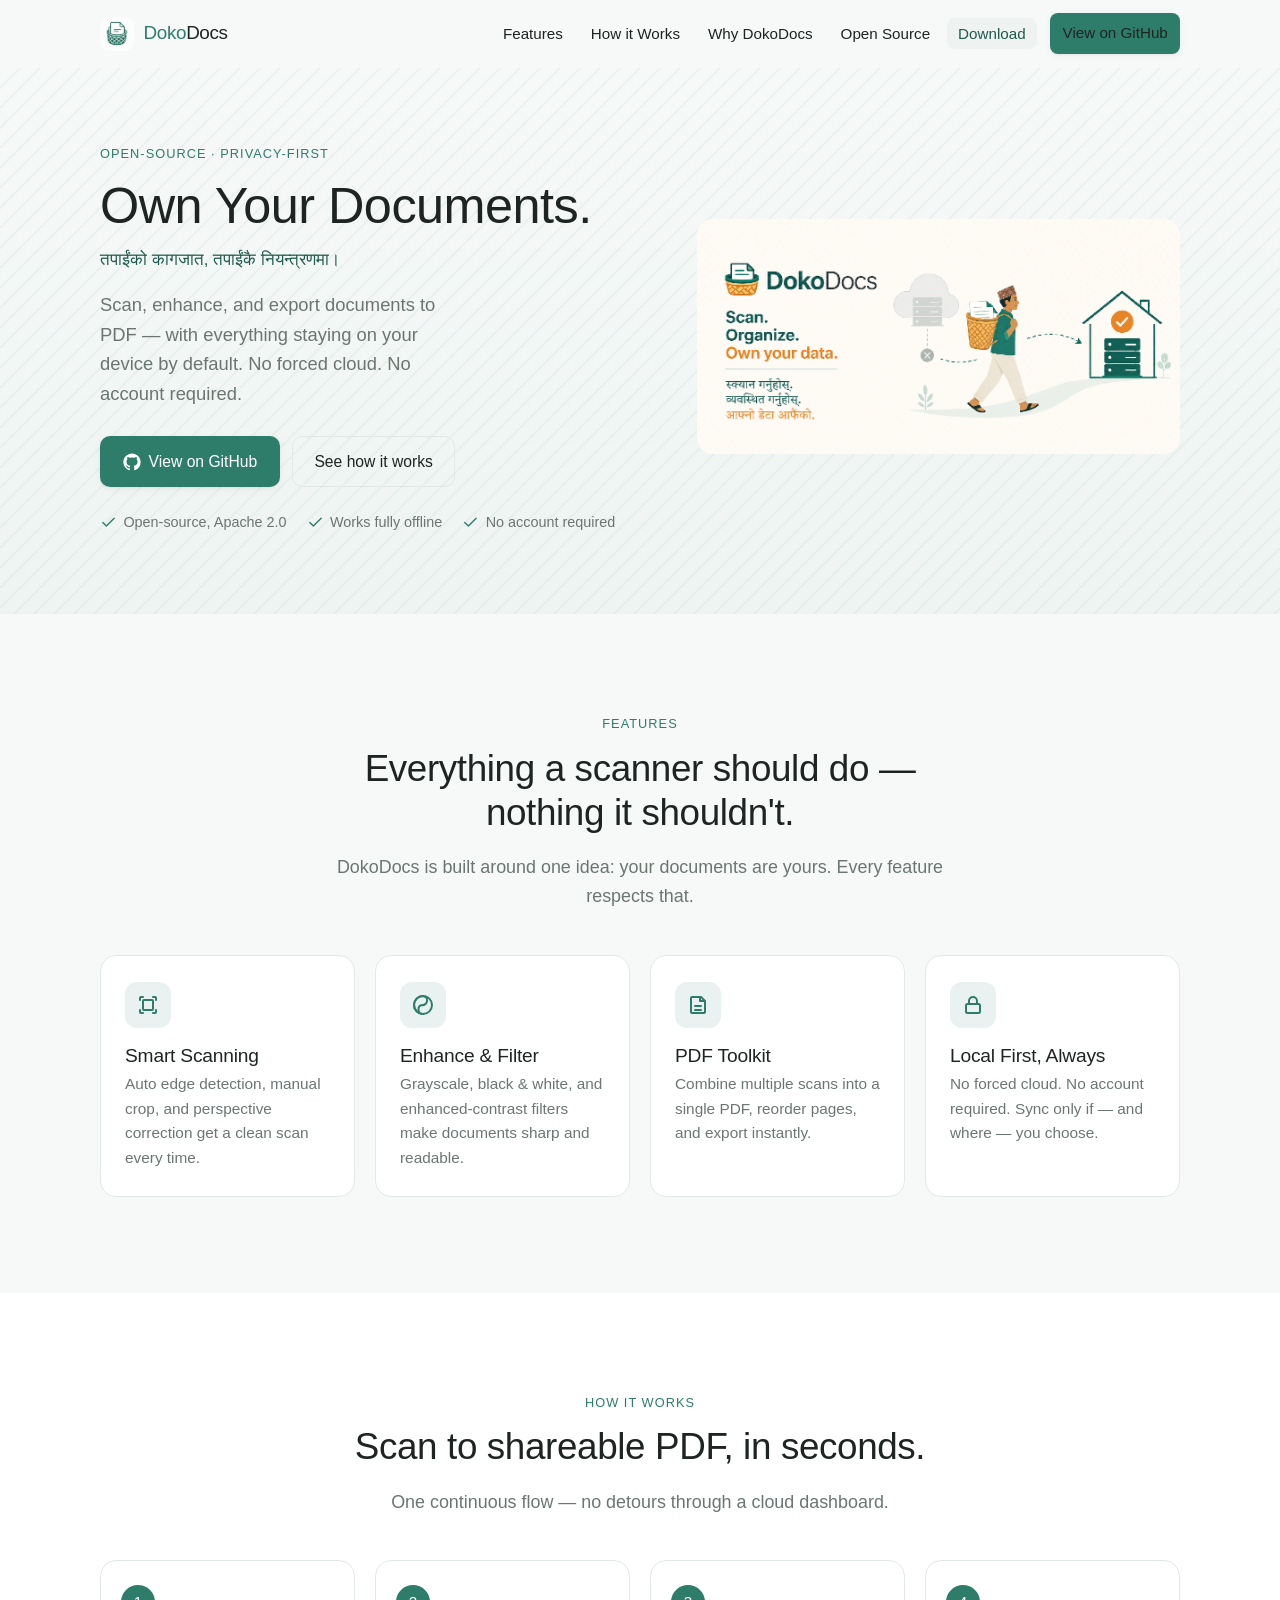
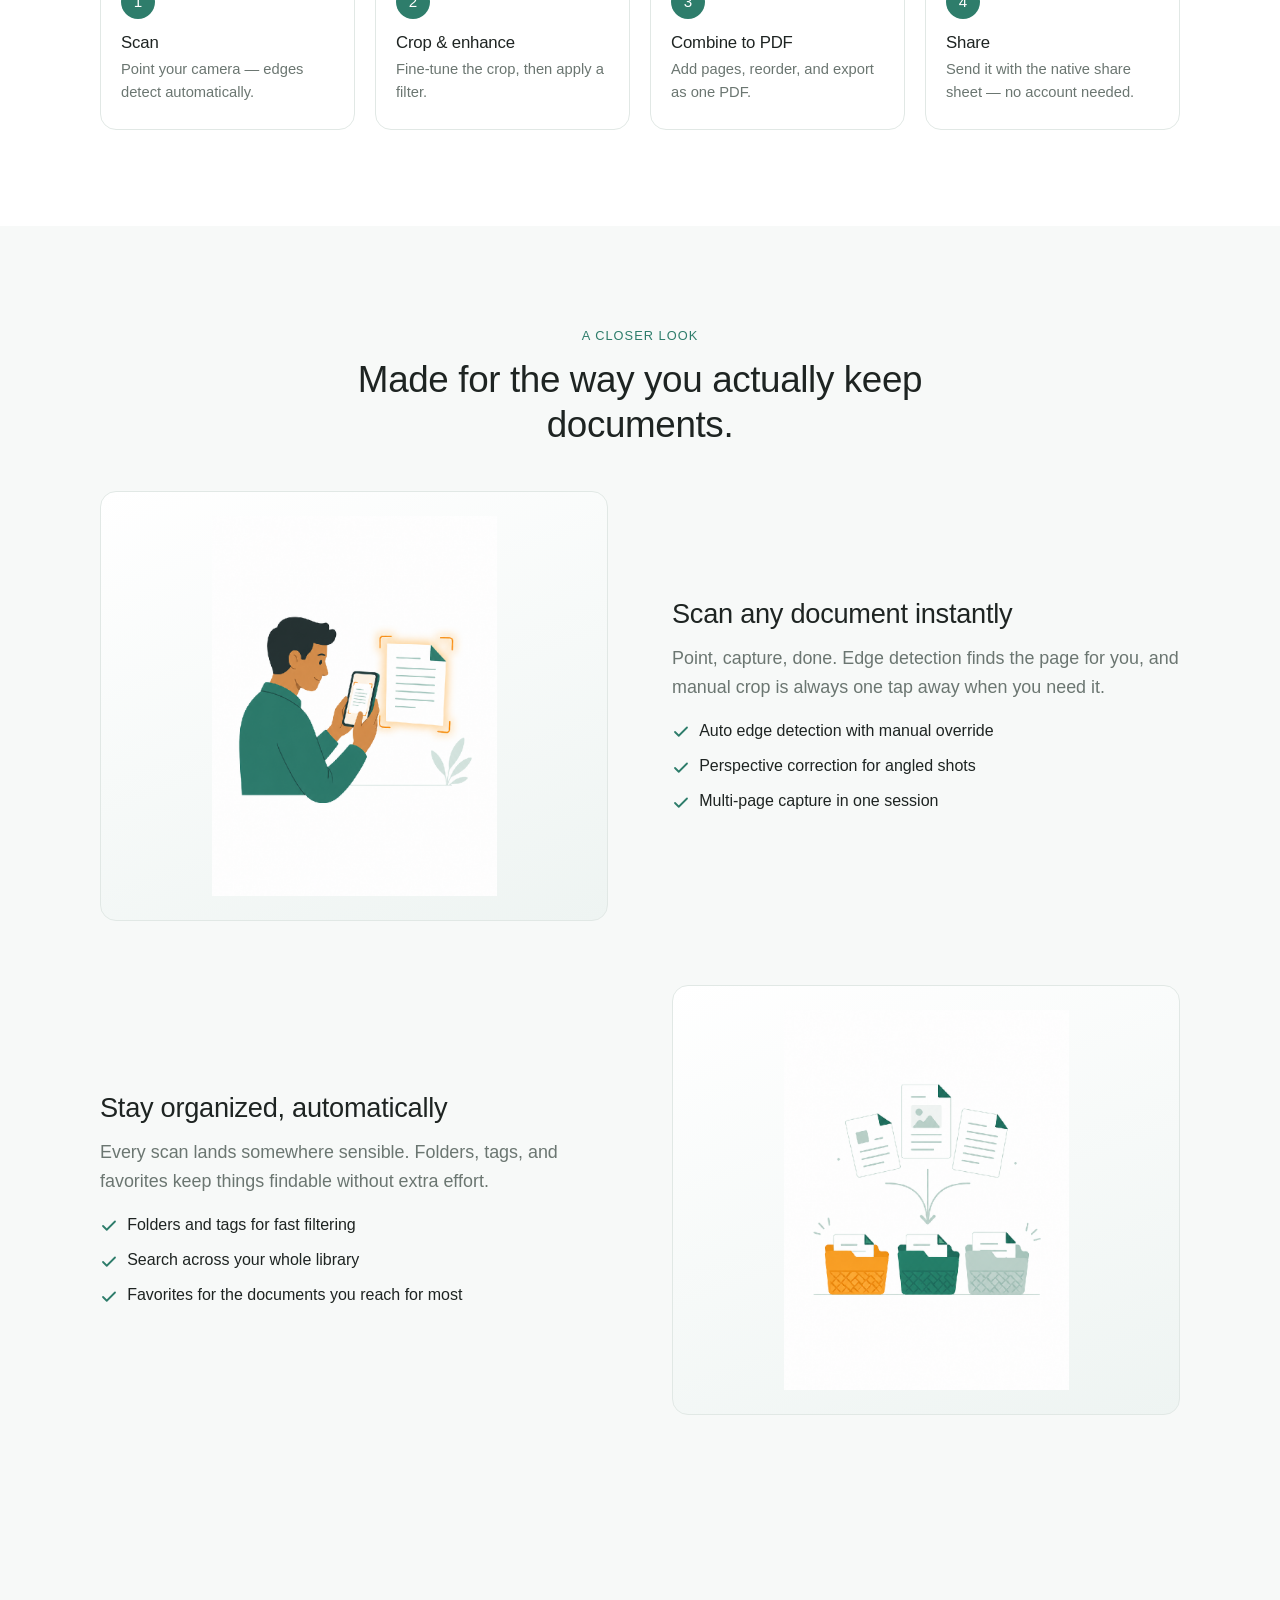
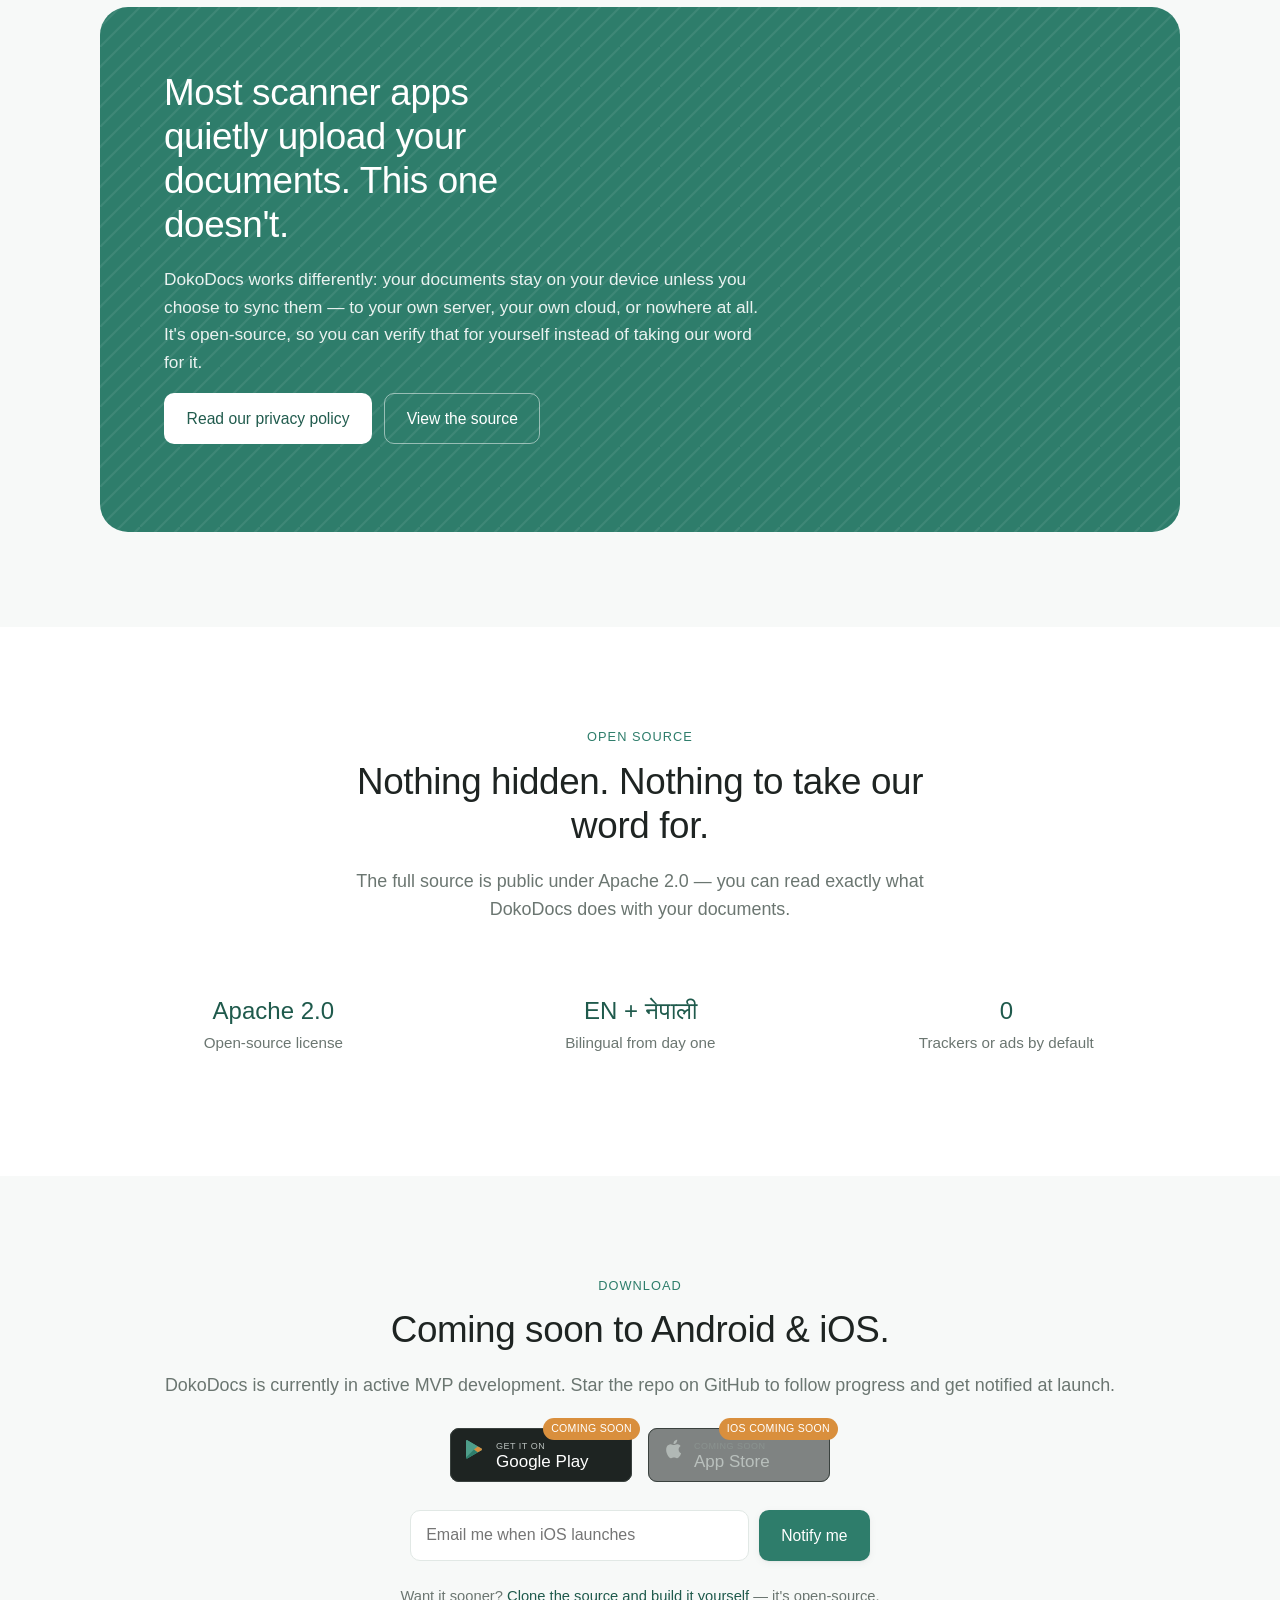
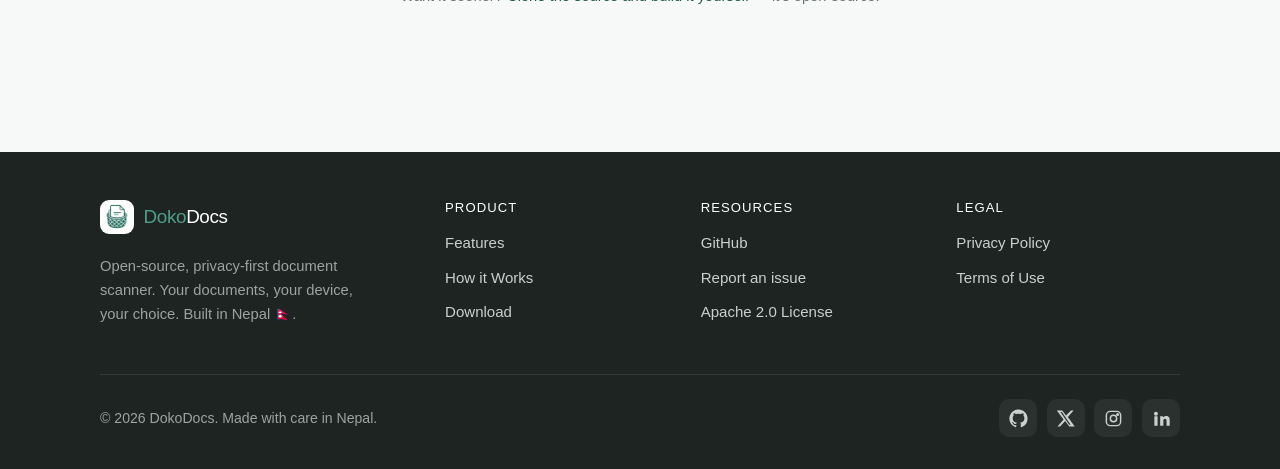
==== commit 18d111fc: "Add iOS notify CTA, sr-only utility, .nojekyll; wire notify handler Co-Authored-By: Claude Opus 4.8 " ====
--- a/index.html
+++ b/index.html
@@ -222,9 +222,15 @@
           <img src="assets/badges/google-play.svg" width="182" height="54" alt="Get it on Google Play">
         </a>
         <span class="store-badge disabled reveal" aria-disabled="true">
+          <span class="pill">iOS coming soon</span>
           <img src="assets/badges/app-store.svg" width="182" height="54" alt="Coming soon to the Apple App Store">
         </span>
       </div>
+      <form class="notify" id="notify-form" data-to="hello@dokodocs.com" novalidate>
+        <label class="sr-only" for="notify-email">Email address for iOS launch notification</label>
+        <input type="email" id="notify-email" name="email" placeholder="Email me when iOS launches" required autocomplete="email">
+        <button class="btn btn--primary" type="submit">Notify me</button>
+      </form>
       <p class="download-note">Want it sooner? <a href="https://github.com/dokodocs">Clone the source and build it yourself</a> — it's open-source.</p>
     </div>
   </section>
--- a/css/styles.css
+++ b/css/styles.css
@@ -131,6 +131,18 @@
 }
 .text-mono {
   font-family: var(--font-mono);
+}
+
+.sr-only {
+  position: absolute;
+  width: 1px;
+  height: 1px;
+  padding: 0;
+  margin: -1px;
+  overflow: hidden;
+  clip: rect(0, 0, 0, 0);
+  white-space: nowrap;
+  border: 0;
 }
 
 /* Skip link */
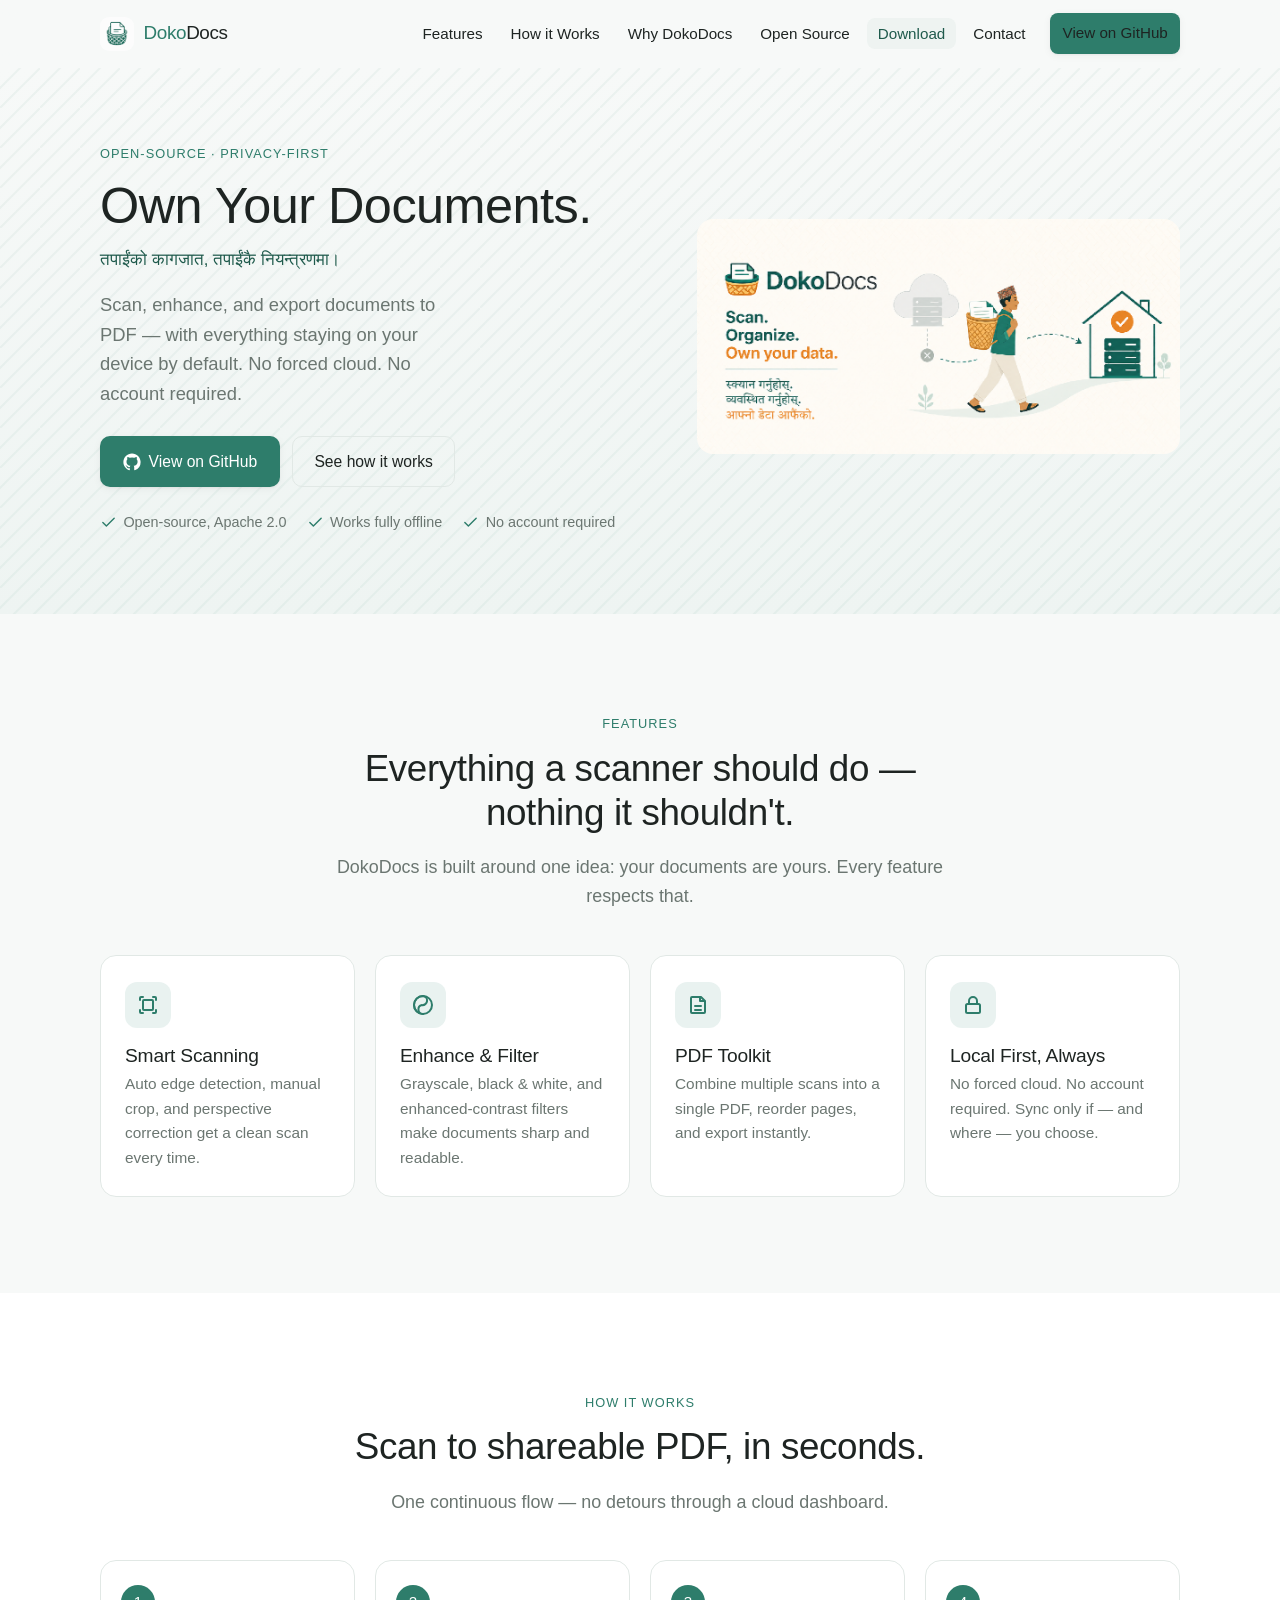
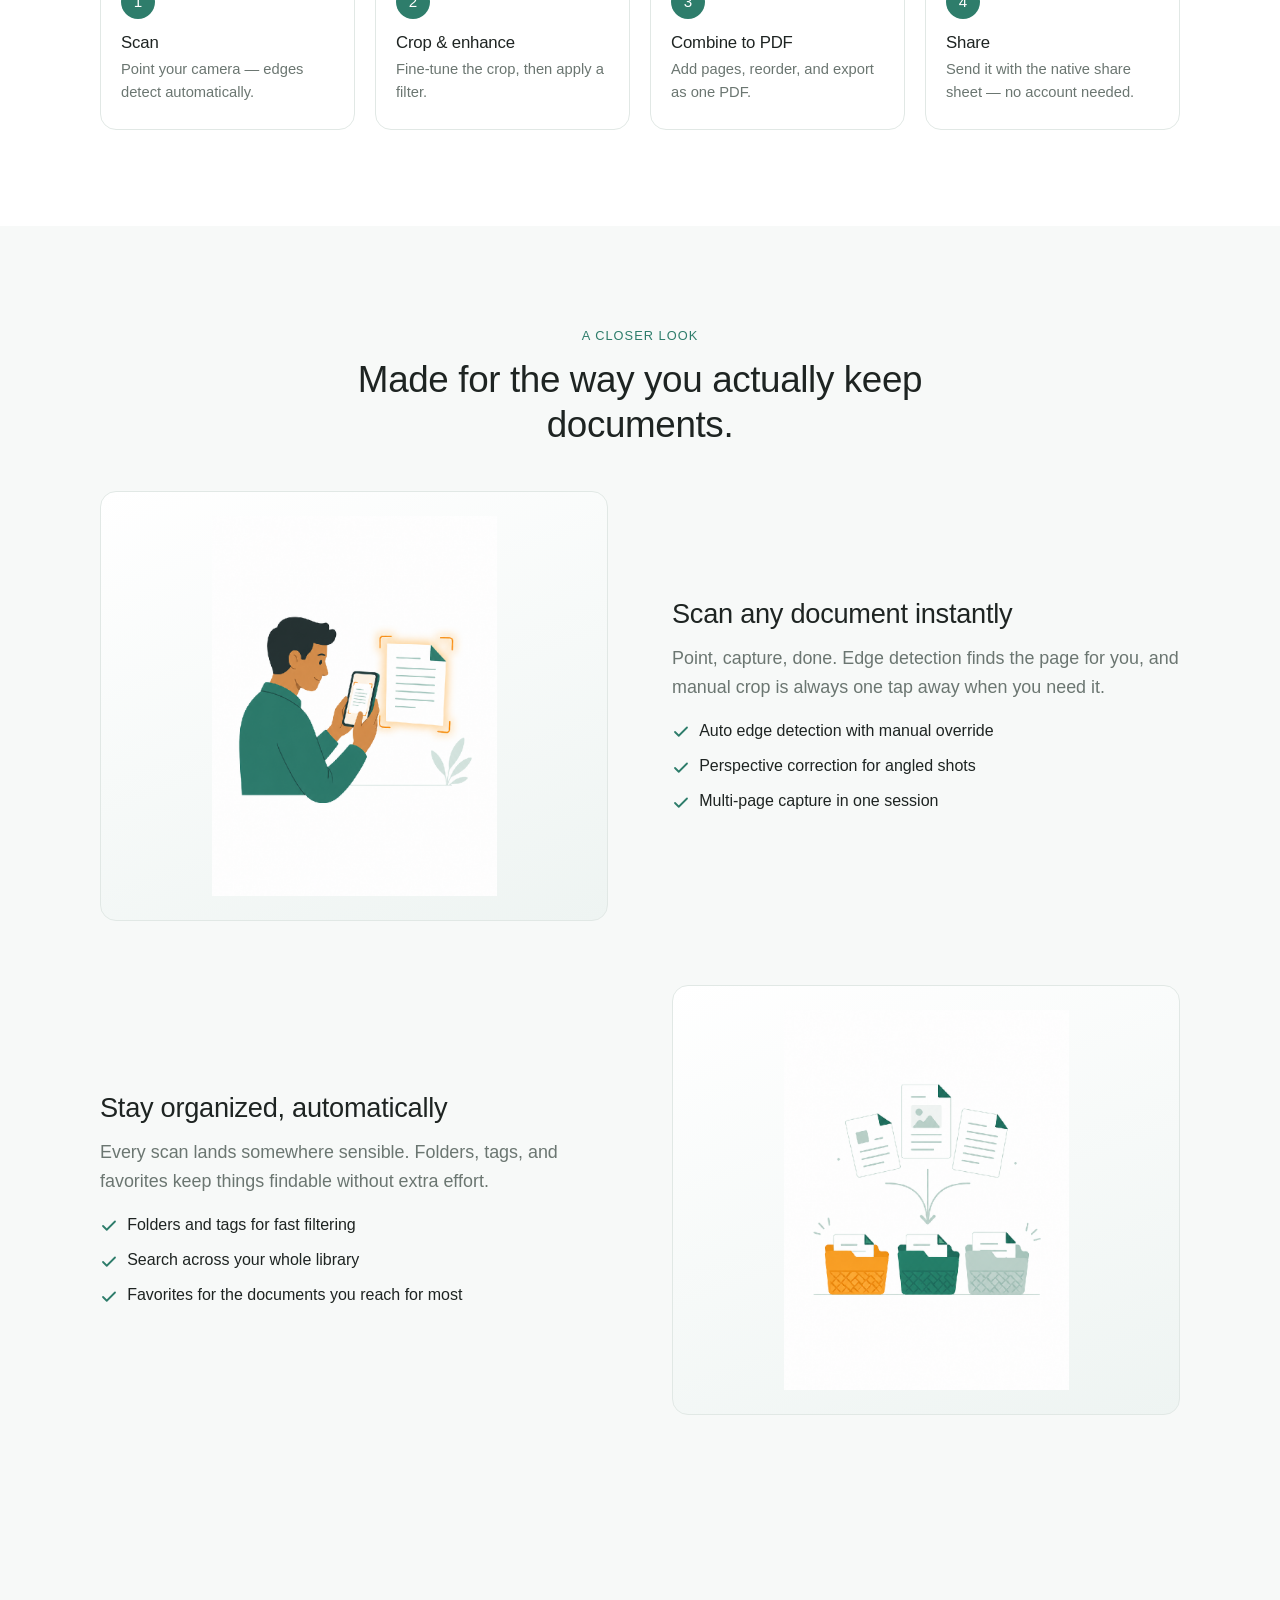
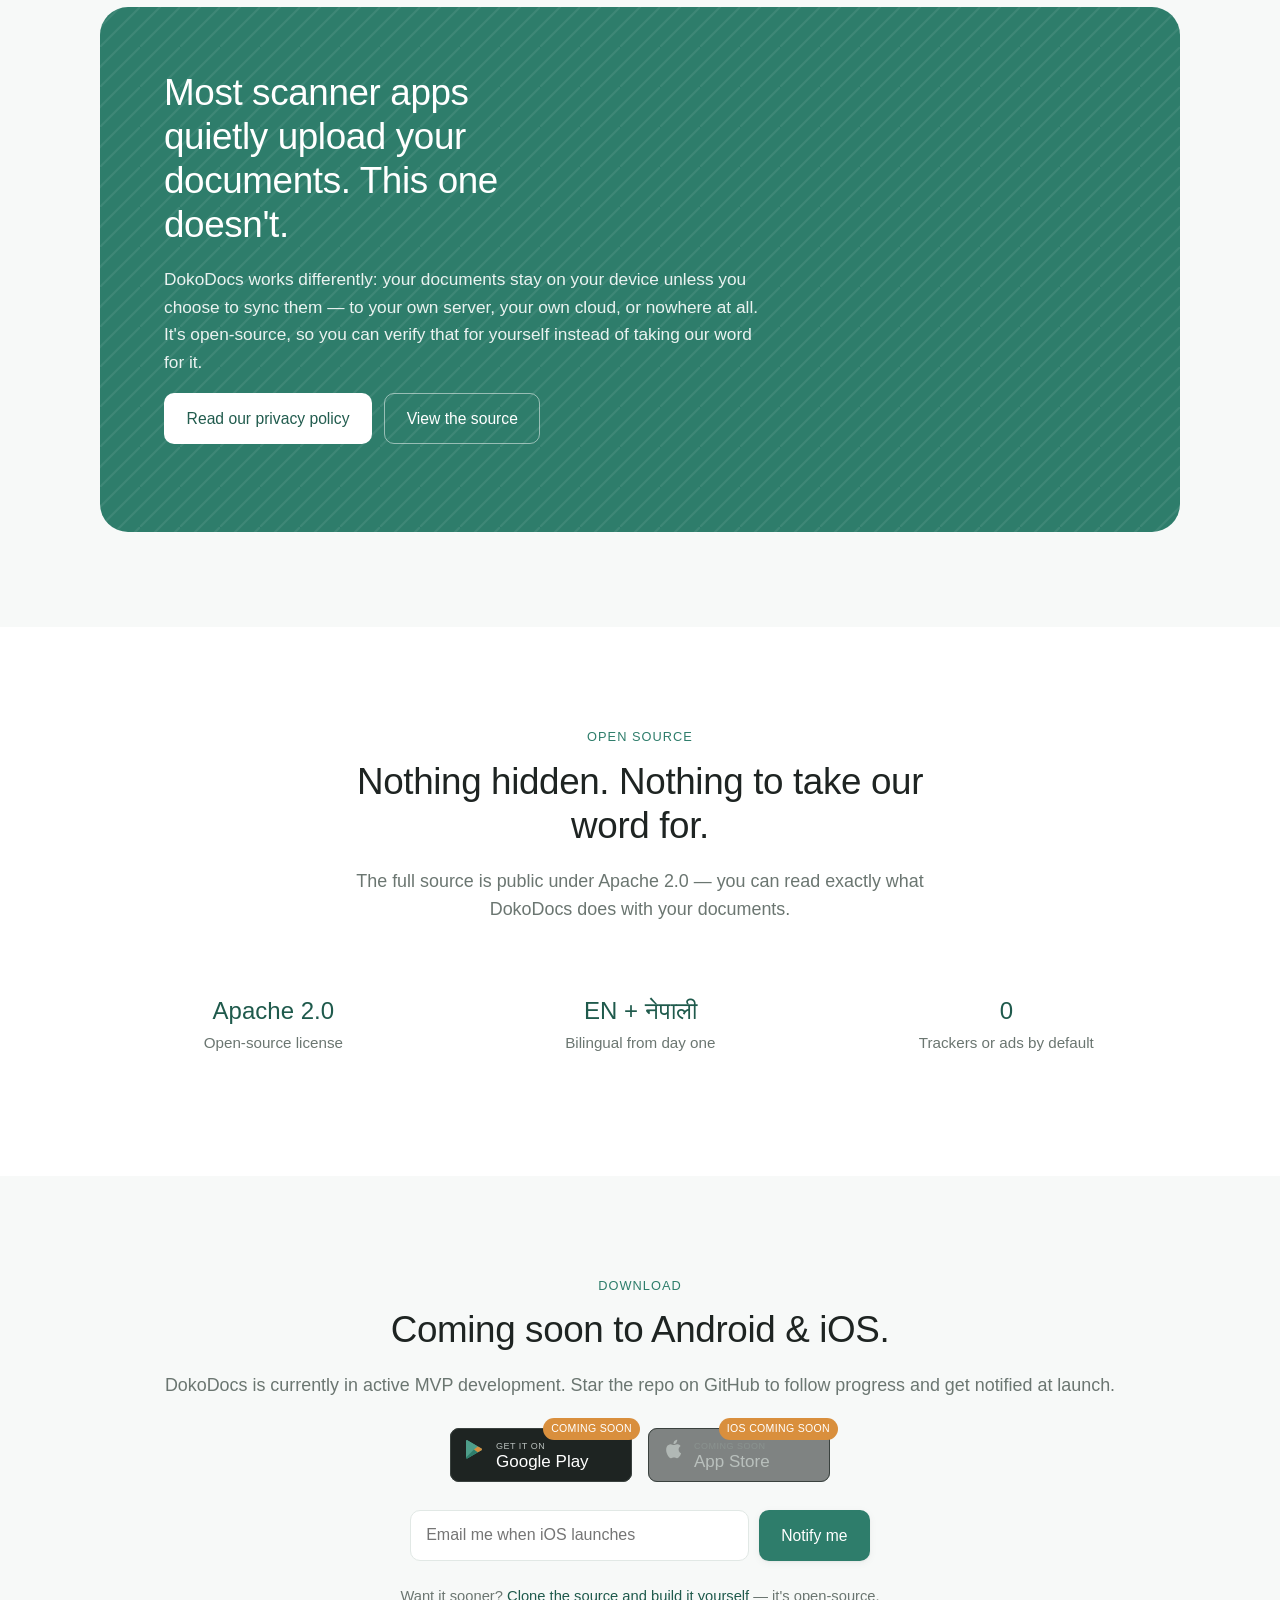
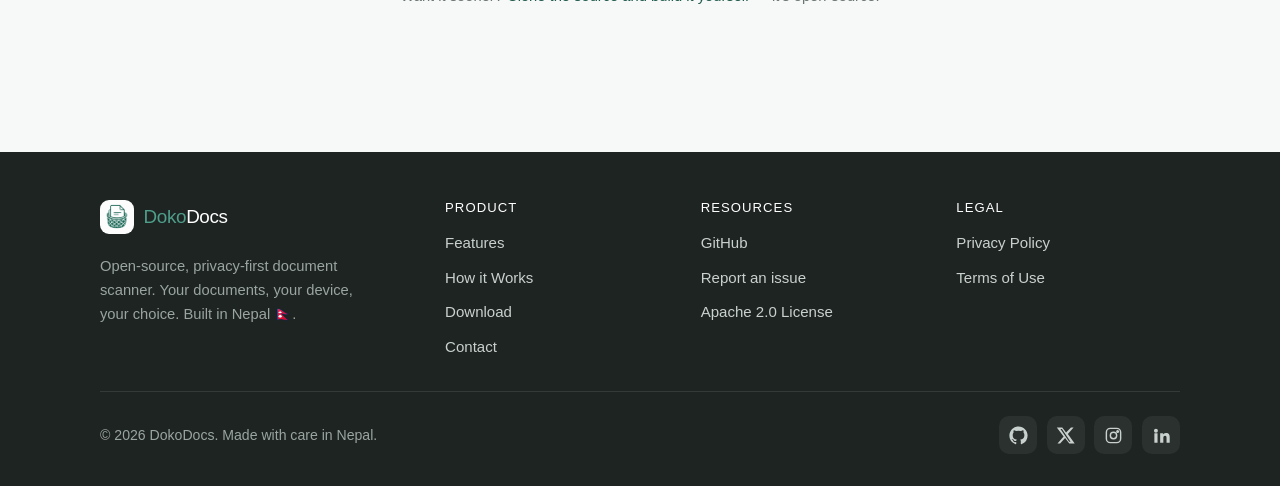
==== commit 85f55d04: "Add Contact page with WhatsApp, email, and feedback CTA - New contact.html (WhatsApp +977 9860793050" ====
--- a/index.html
+++ b/index.html
@@ -56,6 +56,7 @@
       <li><a href="#why">Why DokoDocs</a></li>
       <li><a href="#open-source">Open Source</a></li>
       <li><a href="#download">Download</a></li>
+      <li><a href="contact.html">Contact</a></li>
       <li class="nav-cta"><a class="btn btn--primary" href="https://github.com/dokodocs">View on GitHub</a></li>
     </ul>
   </nav>
@@ -226,7 +227,7 @@
           <img src="assets/badges/app-store.svg" width="182" height="54" alt="Coming soon to the Apple App Store">
         </span>
       </div>
-      <form class="notify" id="notify-form" data-to="hello@dokodocs.com" novalidate>
+      <form class="notify" id="notify-form" data-to="dokodocsnepal@gmail.com" novalidate>
         <label class="sr-only" for="notify-email">Email address for iOS launch notification</label>
         <input type="email" id="notify-email" name="email" placeholder="Email me when iOS launches" required autocomplete="email">
         <button class="btn btn--primary" type="submit">Notify me</button>
@@ -253,6 +254,7 @@
           <li><a href="#features">Features</a></li>
           <li><a href="#how-it-works">How it Works</a></li>
           <li><a href="#download">Download</a></li>
+          <li><a href="contact.html">Contact</a></li>
         </ul>
       </div>
       <div class="footer-col">
--- a/css/styles.css
+++ b/css/styles.css
@@ -761,6 +761,65 @@
   padding: 1rem 1.25rem;
   color: var(--muted);
   font-size: 0.95rem;
+}
+
+/* ---------- Contact page ---------- */
+.contact-grid {
+  display: grid;
+  grid-template-columns: repeat(3, 1fr);
+  gap: 1.25rem;
+  margin-top: 2rem;
+}
+.contact-card {
+  display: flex;
+  gap: 1rem;
+  align-items: flex-start;
+  background: var(--white);
+  border: 1px solid var(--border);
+  border-radius: var(--radius);
+  padding: 1.5rem 1.4rem;
+  color: var(--ink);
+  transition: transform 0.2s ease, box-shadow 0.2s ease, border-color 0.2s ease;
+}
+.contact-card:hover {
+  text-decoration: none;
+  transform: translateY(-3px);
+  box-shadow: var(--shadow);
+  border-color: #d3ded9;
+}
+.contact-card .icon {
+  flex: 0 0 auto;
+  width: 46px;
+  height: 46px;
+  border-radius: 12px;
+  display: grid;
+  place-items: center;
+  background: rgba(46, 125, 107, 0.1);
+  color: var(--teal);
+}
+.contact-card .icon svg {
+  width: 24px;
+  height: 24px;
+}
+.contact-card h3 {
+  font-size: 1.05rem;
+  margin-bottom: 0.2rem;
+}
+.contact-card p {
+  color: var(--muted);
+  font-size: 0.94rem;
+  margin: 0 0 0.5rem;
+  word-break: break-word;
+}
+.contact-card .contact-link {
+  color: var(--teal-dark);
+  font-weight: 500;
+  font-size: 0.9rem;
+}
+@media (max-width: 720px) {
+  .contact-grid {
+    grid-template-columns: 1fr;
+  }
 }
 
 /* ---------- Reveal animation ---------- */
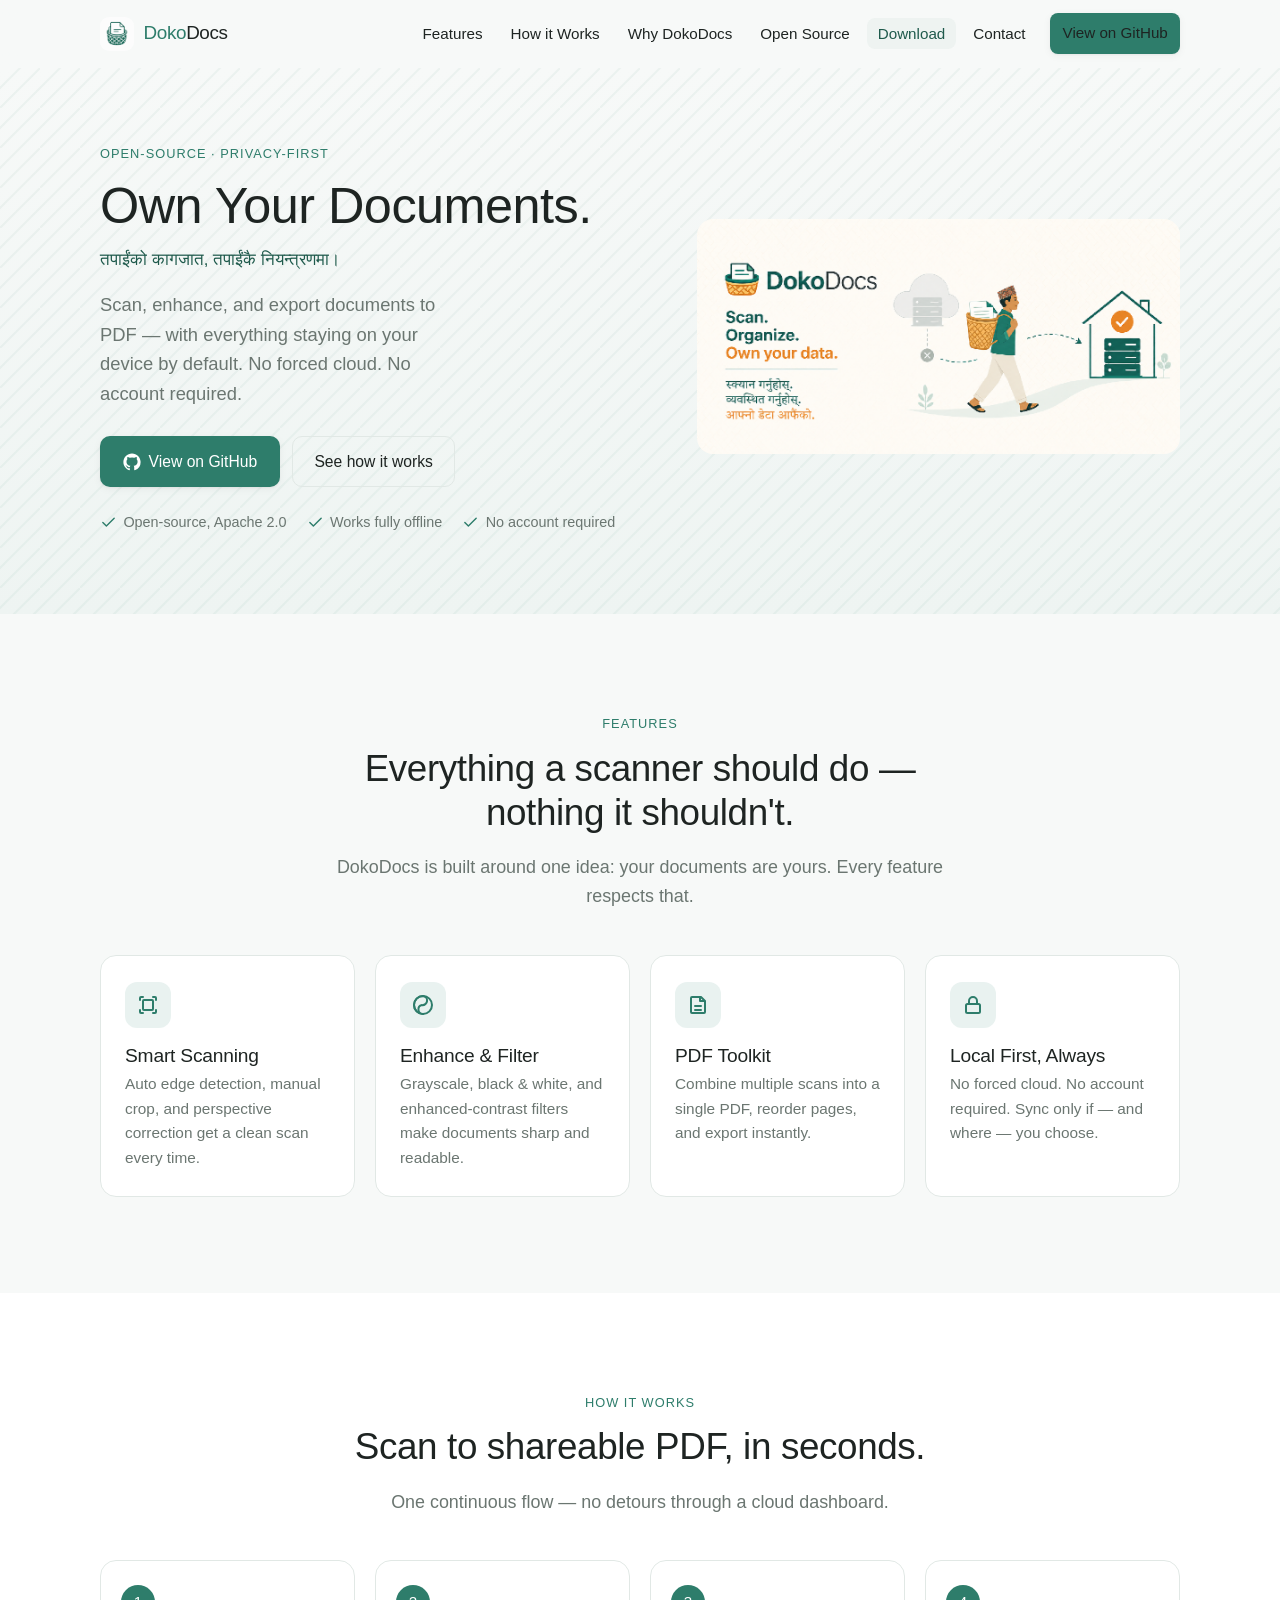
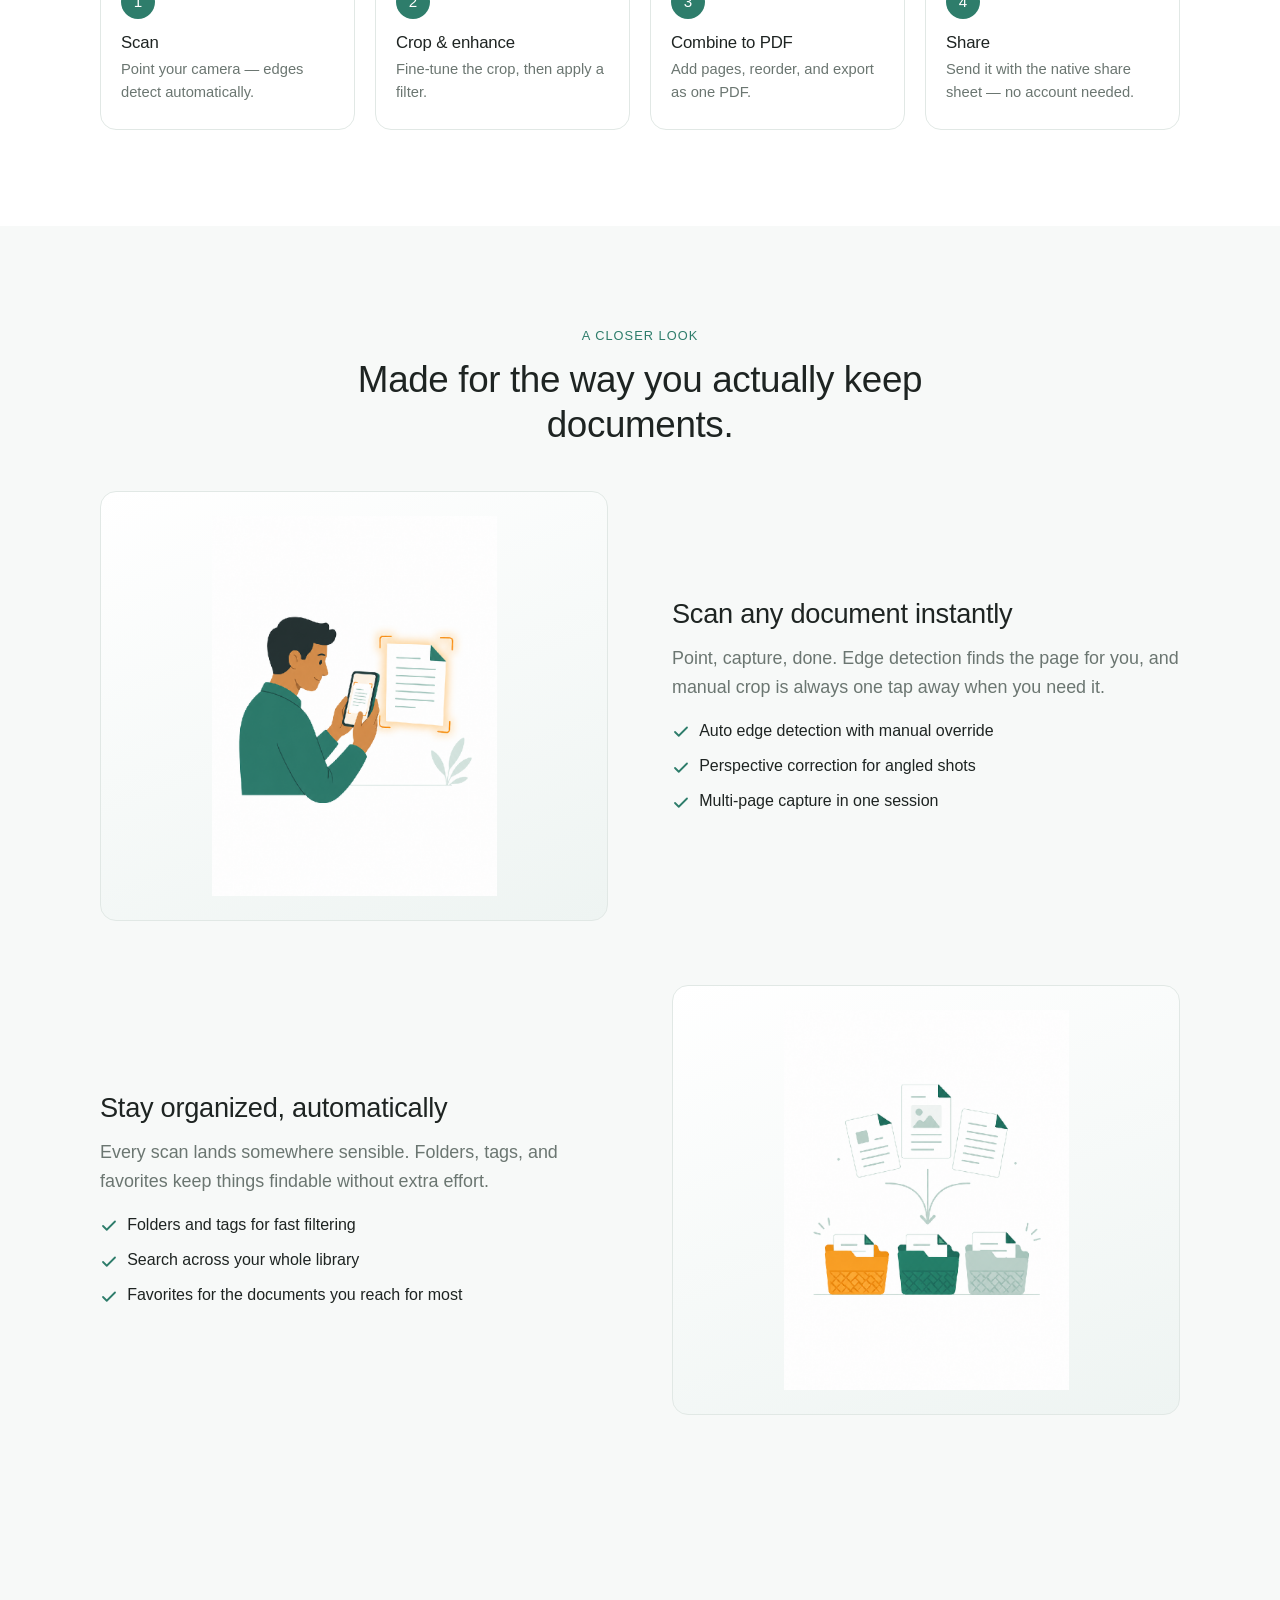
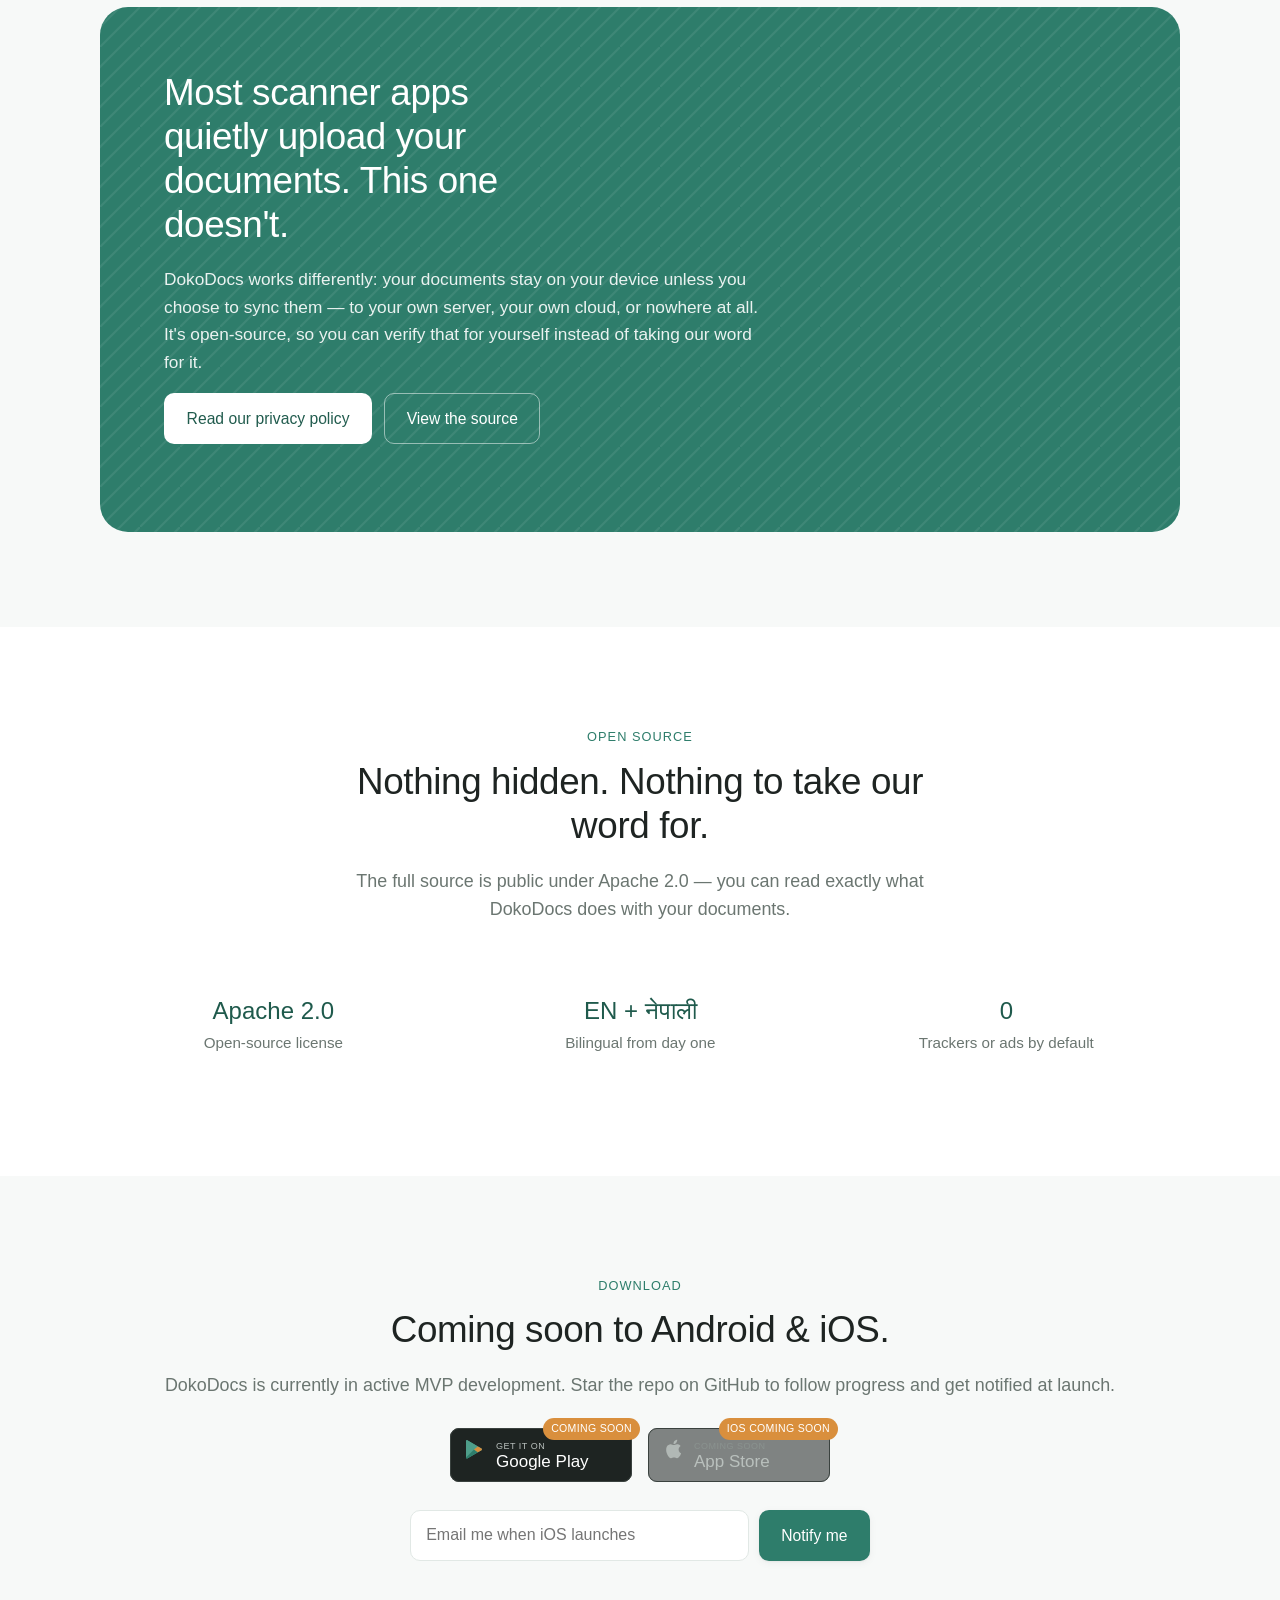
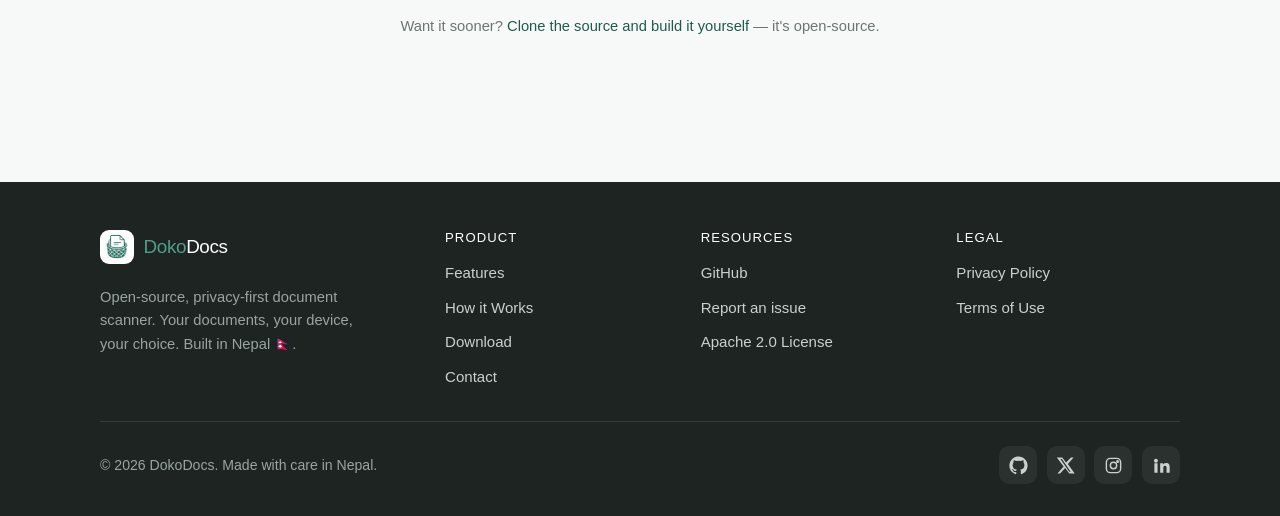
==== commit 00970b0c: "iOS notify form writes to the Sheet (message="ios waiting") - Homepage "Notify me" now POSTs to the " ====
--- a/index.html
+++ b/index.html
@@ -227,11 +227,13 @@
           <img src="assets/badges/app-store.svg" width="182" height="54" alt="Coming soon to the Apple App Store">
         </span>
       </div>
-      <form class="notify" id="notify-form" data-to="dokodocsnepal@gmail.com" novalidate>
+      <form class="notify" id="notify-form" data-endpoint="https://script.google.com/macros/s/AKfycbylgMJr9AKDeUN8vlrn3AeEKiZcGUdXJWtno1xNynWfxKNHTKaLt_HONI4ILog-33qx/exec" novalidate>
         <label class="sr-only" for="notify-email">Email address for iOS launch notification</label>
         <input type="email" id="notify-email" name="email" placeholder="Email me when iOS launches" required autocomplete="email">
+        <input type="hidden" name="message" value="ios waiting">
         <button class="btn btn--primary" type="submit">Notify me</button>
       </form>
+      <p class="form-status" id="notify-status" role="status" aria-live="polite" style="text-align:center;margin-top:0.75rem;"></p>
       <p class="download-note">Want it sooner? <a href="https://github.com/dokodocs">Clone the source and build it yourself</a> — it's open-source.</p>
     </div>
   </section>
--- a/css/styles.css
+++ b/css/styles.css
@@ -59,6 +59,17 @@
   line-height: 1.6;
   -webkit-font-smoothing: antialiased;
   text-rendering: optimizeLegibility;
+  overflow-x: hidden; /* guard against any accidental horizontal scroll */
+}
+/* Never let a long word/URL push the layout wider than the screen */
+h1,
+h2,
+h3,
+p,
+li,
+a,
+span {
+  overflow-wrap: break-word;
 }
 img,
 svg {
@@ -704,6 +715,19 @@
   color: #9aa5a1;
   font-size: 0.88rem;
 }
+/* Simple text links used in the mini footer on sub-pages */
+.footer-mini-links {
+  display: flex;
+  flex-wrap: wrap;
+  gap: 0.4rem 1.1rem;
+}
+.footer-mini-links a {
+  color: #c9d1ce;
+  font-size: 0.9rem;
+}
+.footer-mini-links a:hover {
+  color: #fff;
+}
 .footer-social {
   display: flex;
   gap: 0.6rem;
@@ -761,6 +785,63 @@
   padding: 1rem 1.25rem;
   color: var(--muted);
   font-size: 0.95rem;
+}
+
+/* ---------- Contact form ---------- */
+.contact-form {
+  margin-top: 2rem;
+  display: grid;
+  gap: 1.1rem;
+  max-width: 560px;
+}
+.contact-form .field {
+  display: grid;
+  gap: 0.4rem;
+}
+.contact-form label {
+  font-size: 0.9rem;
+  font-weight: 500;
+  color: var(--ink);
+}
+.contact-form label span {
+  color: var(--bamboo);
+}
+.contact-form input,
+.contact-form textarea {
+  font: inherit;
+  color: var(--ink);
+  background: var(--white);
+  border: 1.5px solid var(--border);
+  border-radius: var(--radius-sm);
+  padding: 0.7rem 0.9rem;
+  width: 100%;
+  resize: vertical;
+}
+.contact-form input:focus-visible,
+.contact-form textarea:focus-visible {
+  outline: 3px solid var(--teal-light);
+  border-color: var(--teal);
+}
+.contact-form .hp {
+  position: absolute;
+  left: -9999px;
+  width: 1px;
+  height: 1px;
+  opacity: 0;
+}
+.contact-form button {
+  justify-self: start;
+}
+.form-status {
+  margin: 0;
+  font-size: 0.94rem;
+  min-height: 1.2em;
+}
+.form-status.ok {
+  color: var(--success);
+}
+.form-status.err {
+  color: var(--error);
 }
 
 /* ---------- Contact page ---------- */
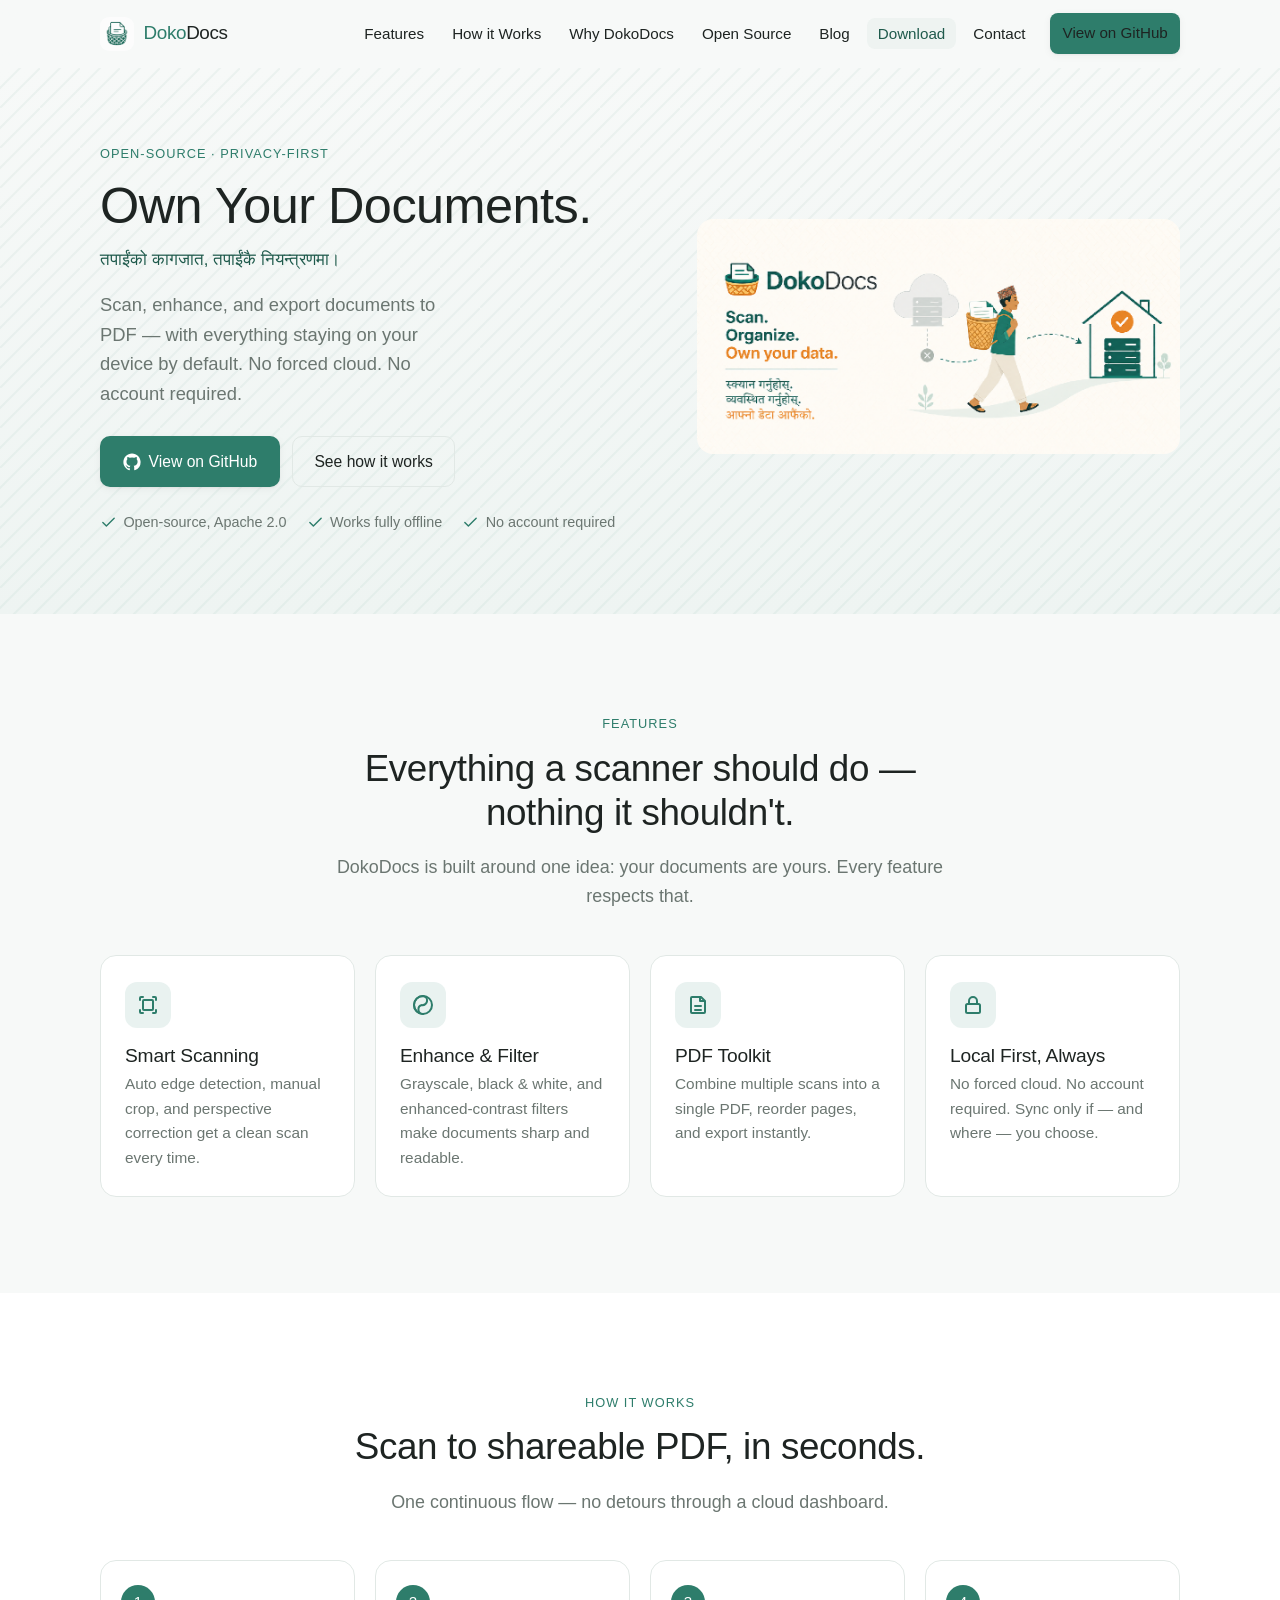
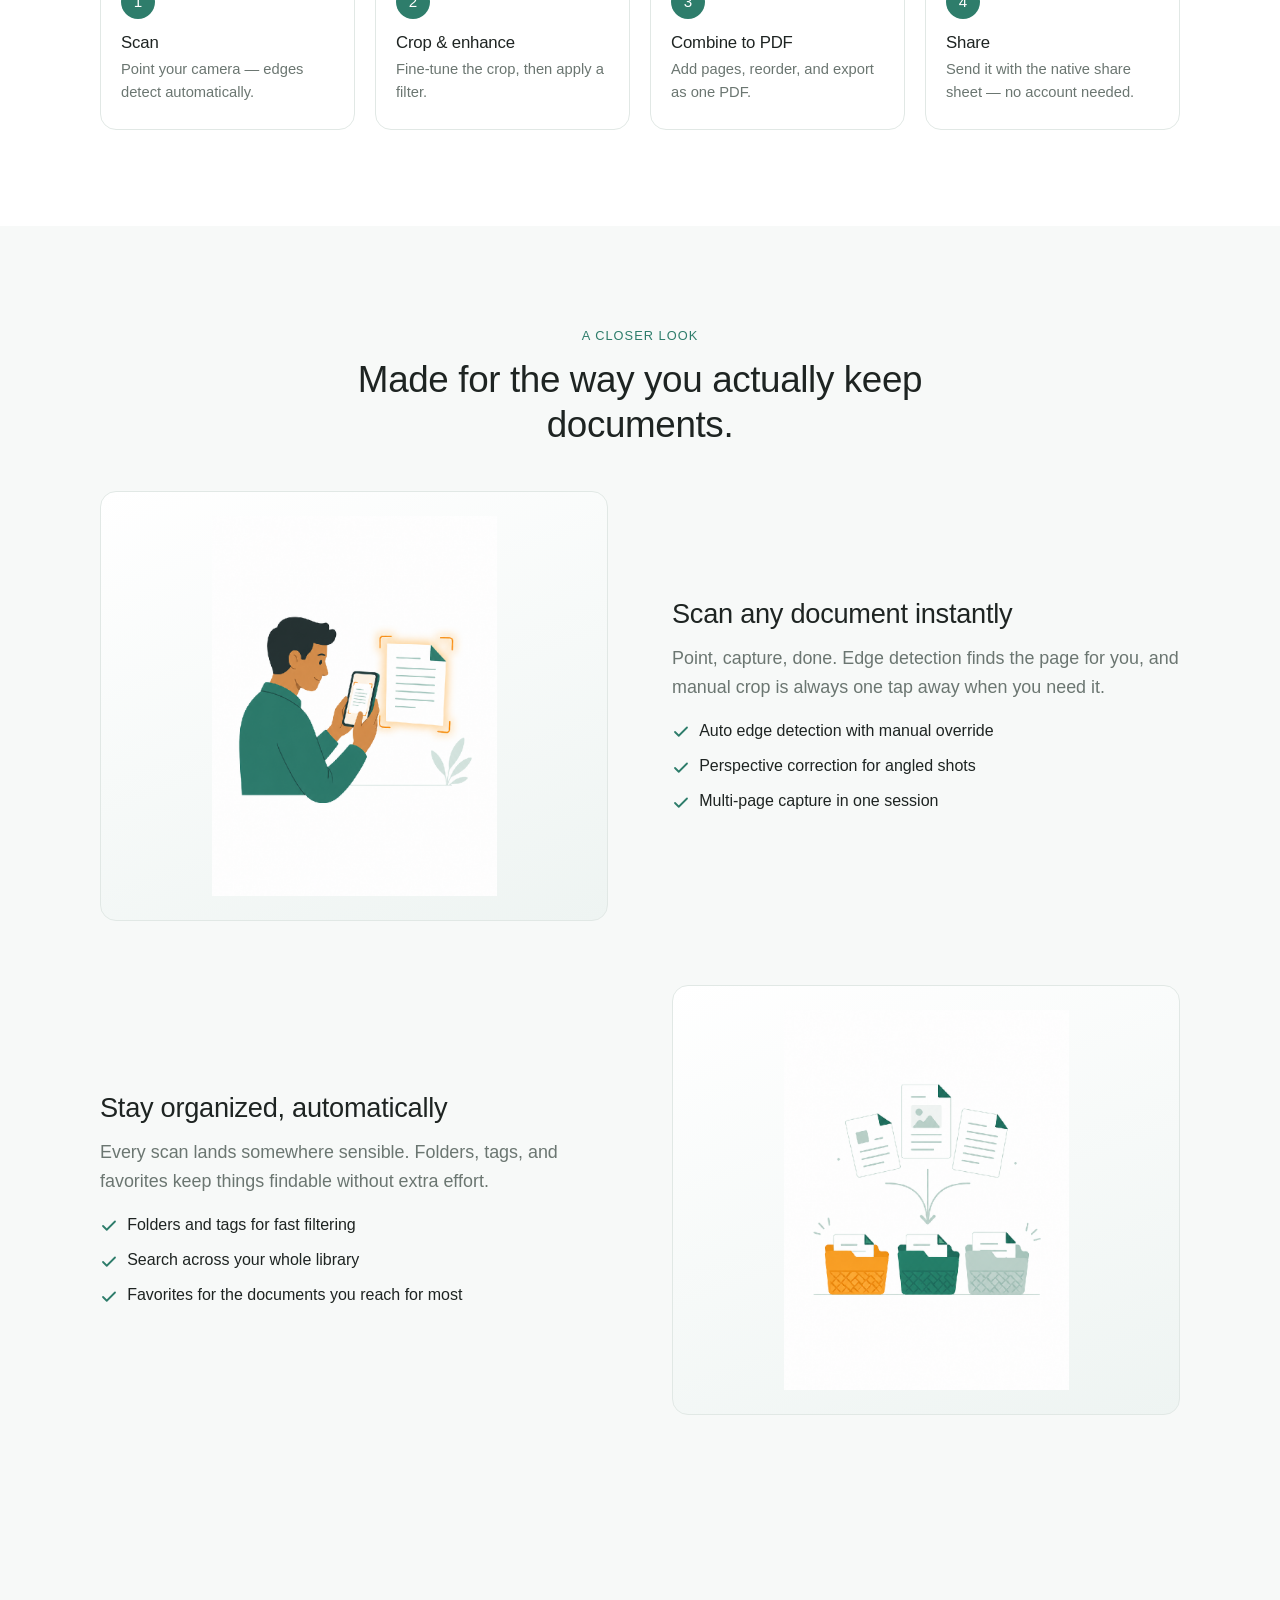
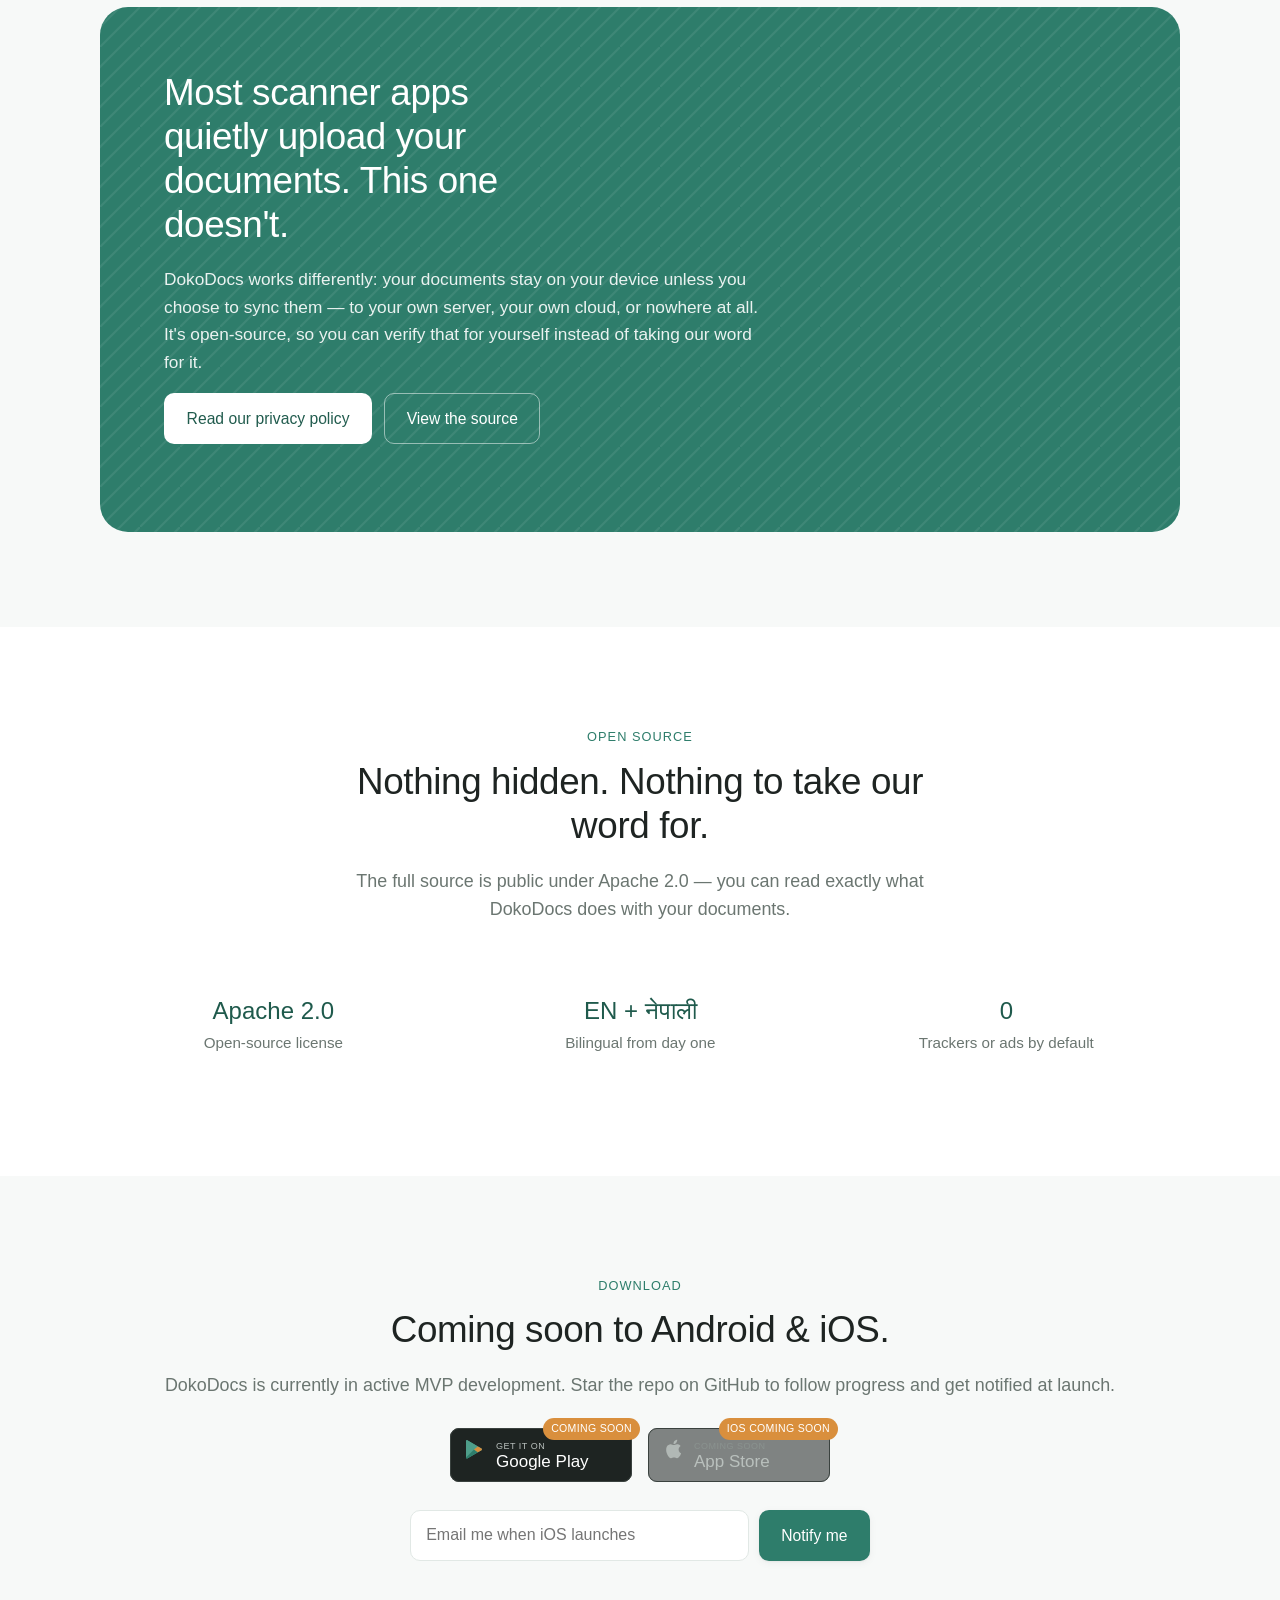
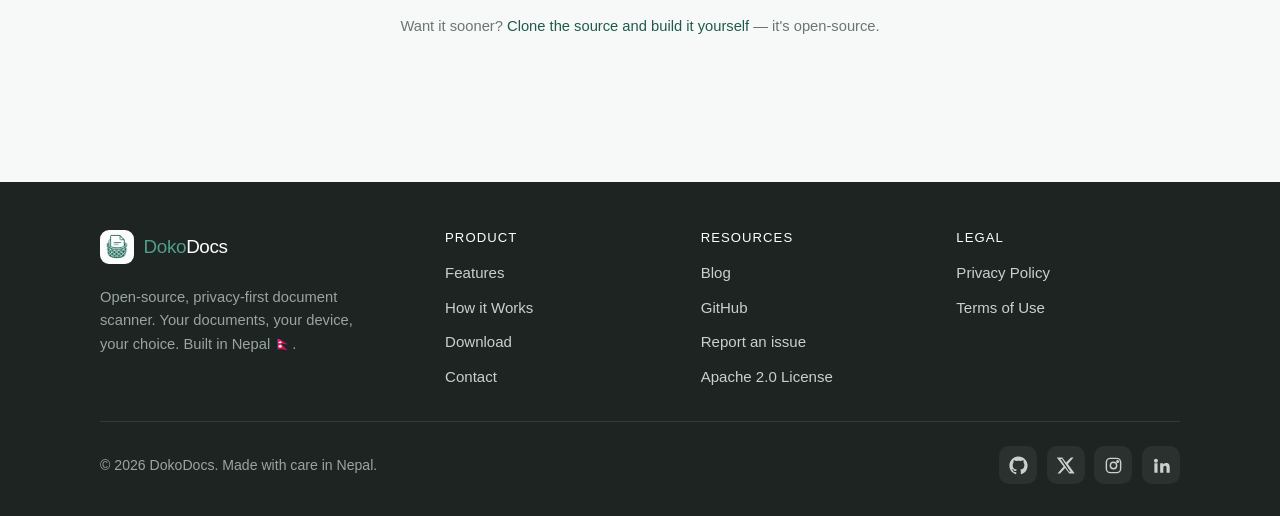
==== commit 5949a929: "Add Blog tab and 3 SEO-optimized blog posts with figures and social sharing Co-Authored-By: Claude F" ====
--- a/index.html
+++ b/index.html
@@ -55,6 +55,7 @@
       <li><a href="#how-it-works">How it Works</a></li>
       <li><a href="#why">Why DokoDocs</a></li>
       <li><a href="#open-source">Open Source</a></li>
+      <li><a href="blog.html">Blog</a></li>
       <li><a href="#download">Download</a></li>
       <li><a href="contact.html">Contact</a></li>
       <li class="nav-cta"><a class="btn btn--primary" href="https://github.com/dokodocs">View on GitHub</a></li>
@@ -262,6 +263,7 @@
       <div class="footer-col">
         <h4>Resources</h4>
         <ul>
+          <li><a href="blog.html">Blog</a></li>
           <li><a href="https://github.com/dokodocs">GitHub</a></li>
           <li><a href="https://github.com/dokodocs/issues">Report an issue</a></li>
           <li><a href="https://www.apache.org/licenses/LICENSE-2.0">Apache 2.0 License</a></li>
--- a/css/styles.css
+++ b/css/styles.css
@@ -1011,3 +1011,161 @@
     flex-direction: column;
   }
 }
+
+/* ---------- Blog ---------- */
+.blog-grid {
+  display: grid;
+  grid-template-columns: repeat(3, 1fr);
+  gap: 1.5rem;
+  margin-top: 2.5rem;
+}
+.blog-card {
+  display: flex;
+  flex-direction: column;
+  background: var(--white);
+  border: 1px solid var(--border);
+  border-radius: var(--radius);
+  overflow: hidden;
+  text-decoration: none;
+  color: inherit;
+  transition: transform 0.2s ease, box-shadow 0.2s ease;
+}
+.blog-card:hover {
+  transform: translateY(-4px);
+  box-shadow: 0 12px 28px rgba(20, 45, 40, 0.12);
+}
+.blog-card img {
+  width: 100%;
+  aspect-ratio: 16 / 9;
+  object-fit: cover;
+  display: block;
+}
+.blog-card-body {
+  padding: 1.25rem 1.35rem 1.5rem;
+  display: flex;
+  flex-direction: column;
+  gap: 0.55rem;
+  flex: 1;
+}
+.blog-card .meta {
+  color: var(--muted);
+  font-size: 0.85rem;
+}
+.blog-card h2,
+.blog-card h3 {
+  font-size: 1.15rem;
+  line-height: 1.35;
+  margin: 0;
+}
+.blog-card p {
+  color: #303c39;
+  font-size: 0.95rem;
+  margin: 0;
+}
+.blog-card .read-more {
+  margin-top: auto;
+  color: var(--teal);
+  font-weight: 600;
+  font-size: 0.95rem;
+}
+.post-hero {
+  border-radius: var(--radius);
+  overflow: hidden;
+  margin: 2rem 0;
+  border: 1px solid var(--border);
+}
+.post-hero img {
+  width: 100%;
+  display: block;
+}
+.post figure {
+  margin: 2.25rem 0;
+}
+.post figure svg,
+.post figure img {
+  width: 100%;
+  height: auto;
+  display: block;
+  border: 1px solid var(--border);
+  border-radius: var(--radius);
+  background: var(--white);
+}
+.post figcaption {
+  margin-top: 0.6rem;
+  color: var(--muted);
+  font-size: 0.88rem;
+  text-align: center;
+}
+.post blockquote {
+  border-left: 3px solid var(--teal);
+  margin: 1.75rem 0;
+  padding: 0.35rem 0 0.35rem 1.15rem;
+  font-size: 1.15rem;
+  font-weight: 600;
+  color: var(--ink, #14312b);
+}
+.post-meta {
+  display: flex;
+  flex-wrap: wrap;
+  align-items: center;
+  gap: 0.6rem;
+  color: var(--muted);
+  font-size: 0.92rem;
+  margin-bottom: 0.5rem;
+}
+.post-meta .tag {
+  background: rgba(46, 125, 107, 0.1);
+  color: var(--teal);
+  border-radius: 999px;
+  padding: 0.15rem 0.7rem;
+  font-size: 0.8rem;
+  font-weight: 600;
+}
+.share-row {
+  display: flex;
+  flex-wrap: wrap;
+  align-items: center;
+  gap: 0.6rem;
+  margin: 2.5rem 0 1rem;
+  padding-top: 1.5rem;
+  border-top: 1px solid var(--border);
+}
+.share-row .share-label {
+  font-weight: 600;
+  color: var(--muted);
+  font-size: 0.92rem;
+  margin-right: 0.25rem;
+}
+.share-btn {
+  display: inline-flex;
+  align-items: center;
+  gap: 0.4rem;
+  border: 1px solid var(--border);
+  border-radius: 999px;
+  padding: 0.4rem 0.9rem;
+  font-size: 0.88rem;
+  font-weight: 600;
+  color: #303c39;
+  text-decoration: none;
+  background: var(--white);
+  transition: border-color 0.2s ease, color 0.2s ease;
+}
+.share-btn:hover {
+  border-color: var(--teal);
+  color: var(--teal);
+}
+.share-btn svg {
+  width: 15px;
+  height: 15px;
+}
+.post-nav {
+  display: flex;
+  justify-content: space-between;
+  gap: 1rem;
+  margin-top: 2rem;
+}
+@media (max-width: 900px) {
+  .blog-grid {
+    grid-template-columns: 1fr;
+  }
+}
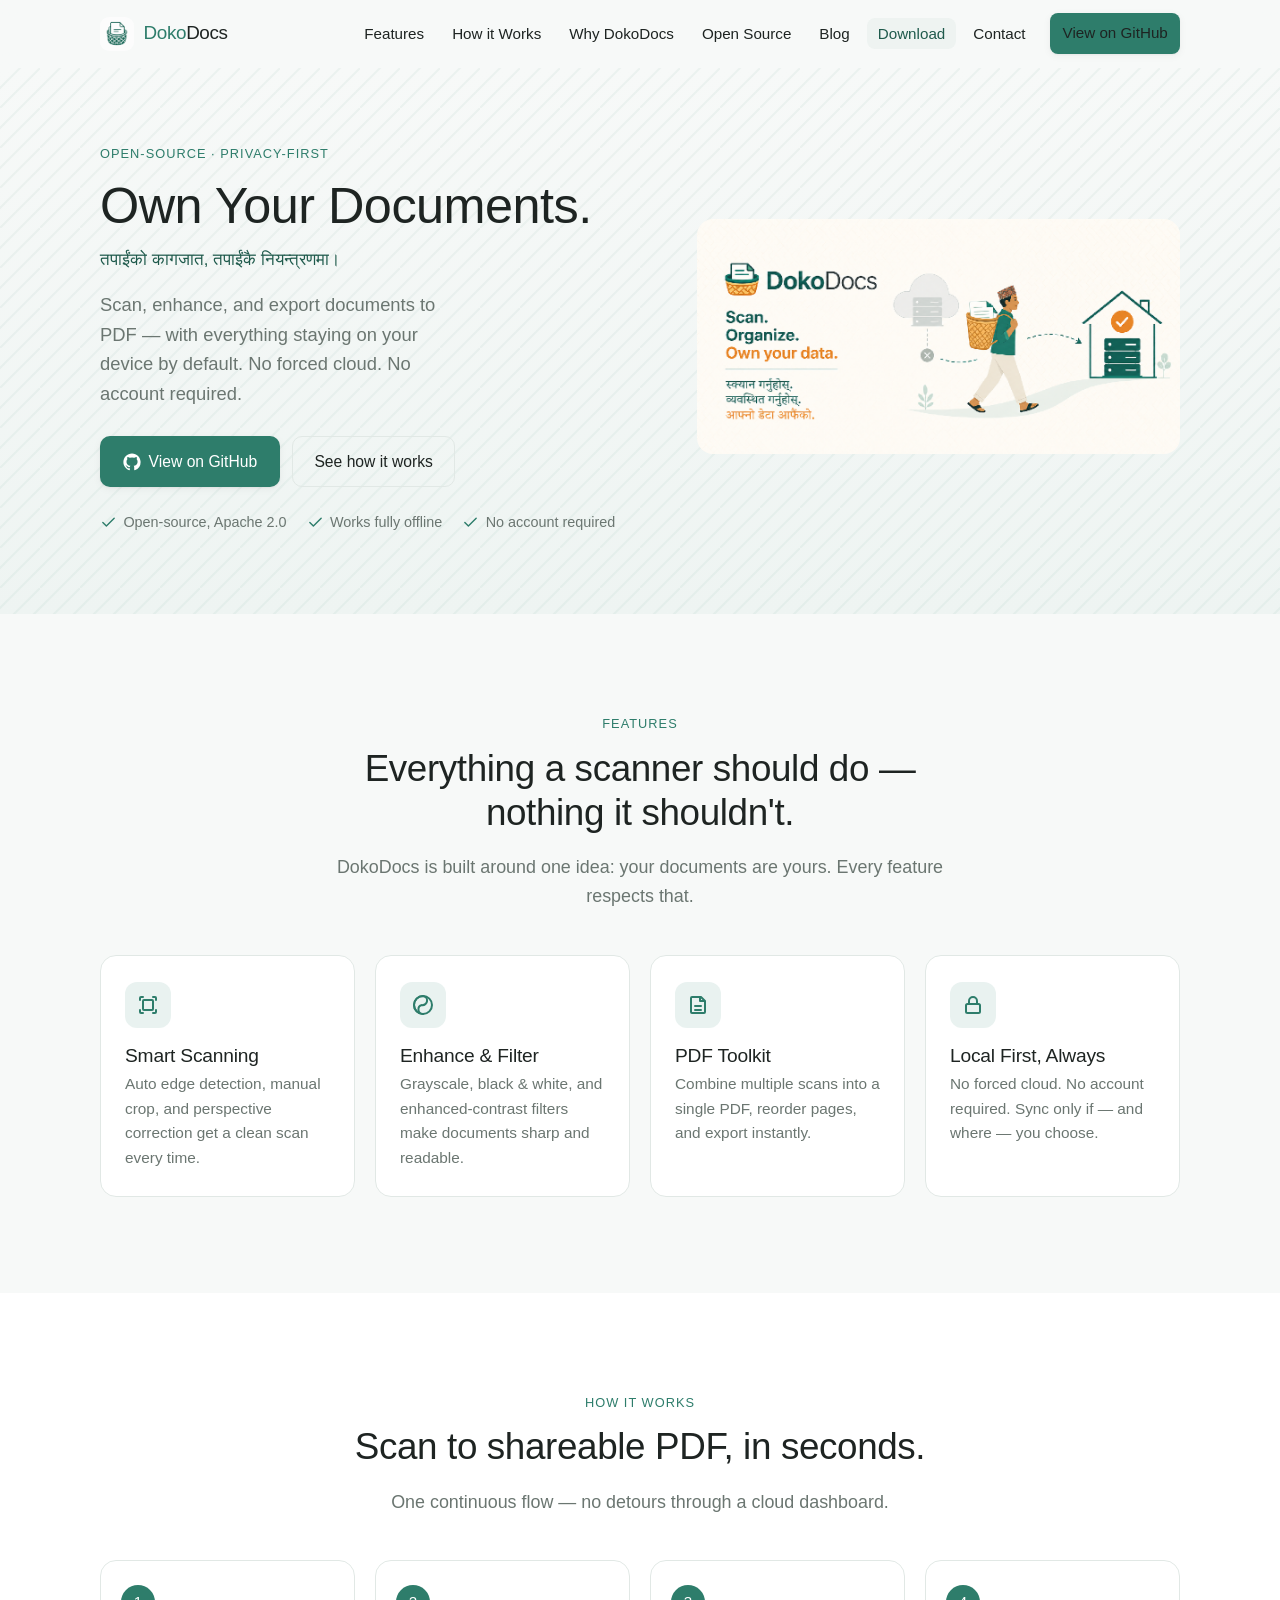
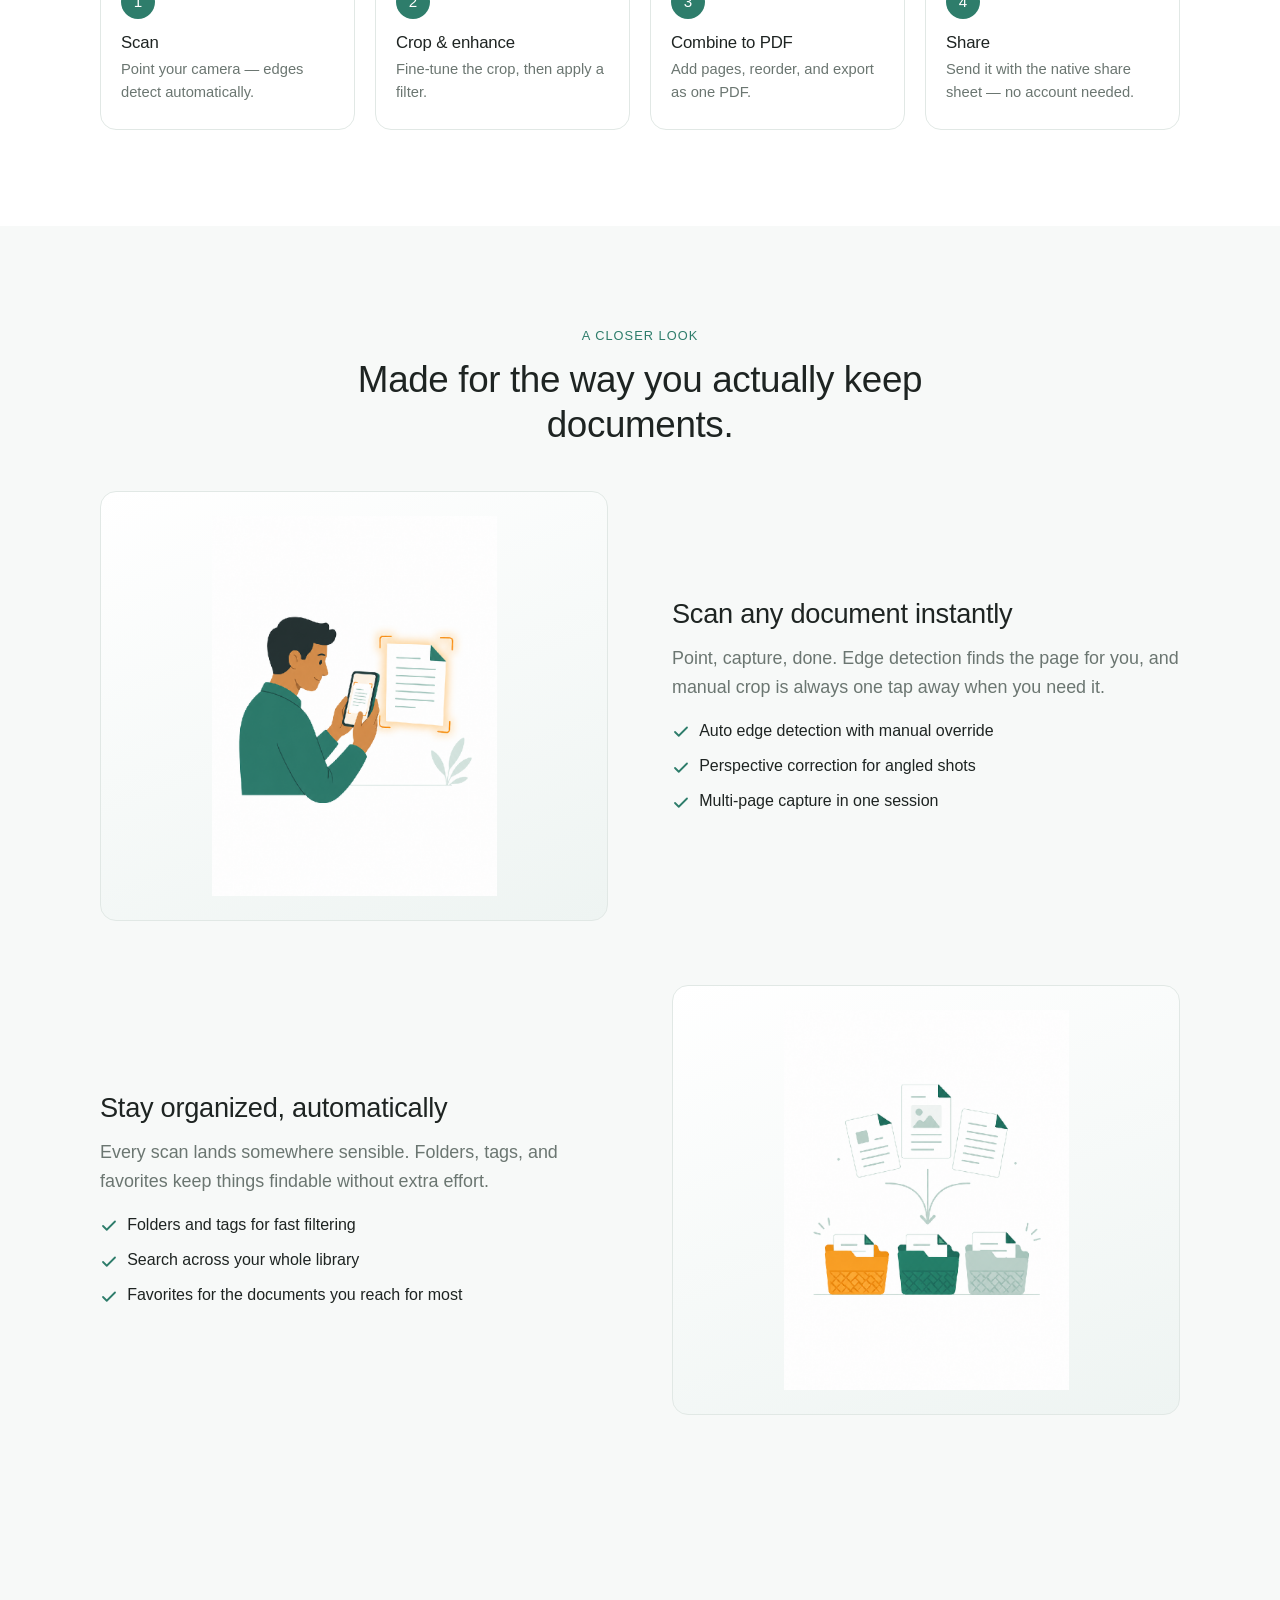
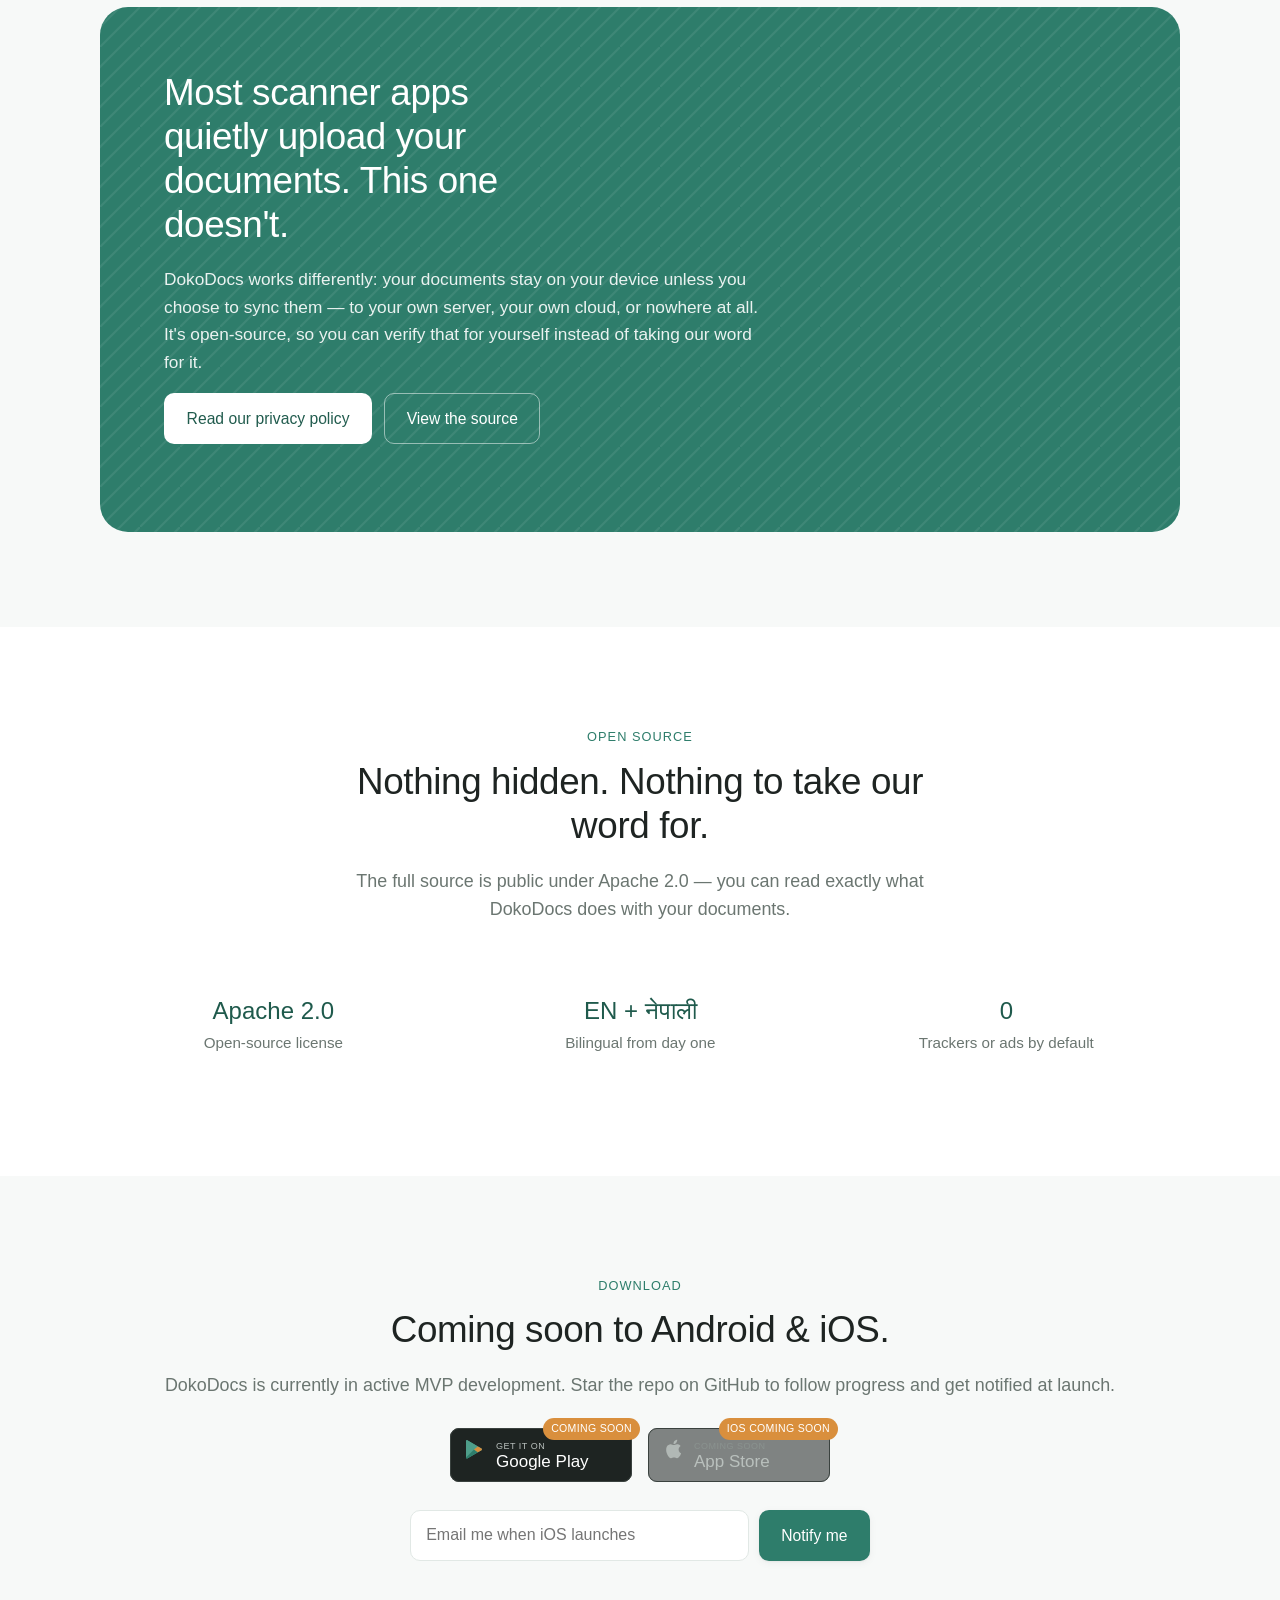
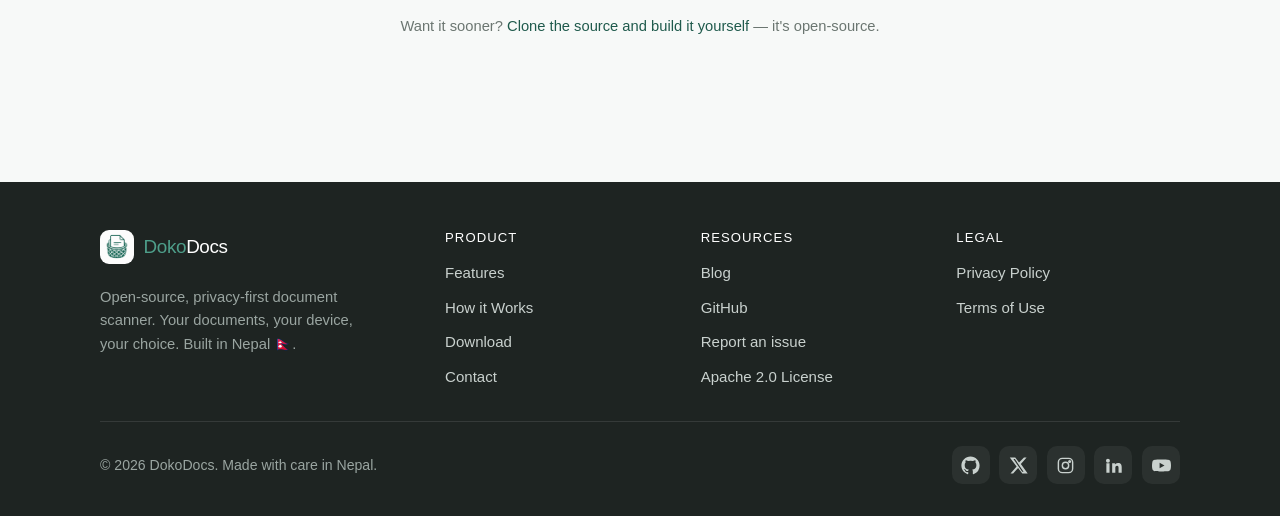
==== commit 87dd7224: "Revamp README with app showcase; update X handle, add YouTube link Co-Authored-By: Claude Fable 5 <n" ====
--- a/index.html
+++ b/index.html
@@ -281,9 +281,10 @@
       <span>&copy; <span id="year">2026</span> DokoDocs. Made with care in Nepal.</span>
       <div class="footer-social">
         <a href="https://github.com/dokodocs" aria-label="DokoDocs on GitHub"><svg viewBox="0 0 24 24" fill="currentColor"><path d="M12 .5C5.65.5.5 5.66.5 12.02c0 5.09 3.29 9.4 7.86 10.93.57.1.78-.25.78-.55v-2.15c-3.2.7-3.87-1.36-3.87-1.36-.53-1.33-1.28-1.68-1.28-1.68-1.05-.72.08-.7.08-.7 1.16.08 1.77 1.19 1.77 1.19 1.03 1.76 2.7 1.25 3.36.96.1-.75.4-1.25.73-1.54-2.56-.29-5.25-1.28-5.25-5.7 0-1.26.45-2.29 1.19-3.1-.12-.29-.51-1.46.11-3.04 0 0 .97-.31 3.18 1.18a11.1 11.1 0 0 1 5.79 0c2.2-1.49 3.17-1.18 3.17-1.18.63 1.58.24 2.75.12 3.04.74.81 1.19 1.84 1.19 3.1 0 4.43-2.7 5.4-5.27 5.69.42.36.78 1.06.78 2.14v3.17c0 .3.21.66.79.55A11.53 11.53 0 0 0 23.5 12C23.5 5.66 18.35.5 12 .5Z"/></svg></a>
-        <a href="https://x.com/dokodocs" aria-label="DokoDocs on X"><svg viewBox="0 0 24 24" fill="currentColor"><path d="M18.9 2h3.3l-7.2 8.2L23.6 22h-6.8l-5.3-6.9L5.2 22H1.9l7.7-8.8L1 2h6.9l4.8 6.3L18.9 2Zm-2.3 18h1.8L7.5 3.9H5.6L16.6 20Z"/></svg></a>
+        <a href="https://x.com/dokodocs_app" aria-label="DokoDocs on X"><svg viewBox="0 0 24 24" fill="currentColor"><path d="M18.9 2h3.3l-7.2 8.2L23.6 22h-6.8l-5.3-6.9L5.2 22H1.9l7.7-8.8L1 2h6.9l4.8 6.3L18.9 2Zm-2.3 18h1.8L7.5 3.9H5.6L16.6 20Z"/></svg></a>
         <a href="https://instagram.com/dokodocs" aria-label="DokoDocs on Instagram"><svg viewBox="0 0 24 24" fill="none" stroke="currentColor" stroke-width="1.8"><rect x="3" y="3" width="18" height="18" rx="5"/><circle cx="12" cy="12" r="4"/><circle cx="17.2" cy="6.8" r="1"/></svg></a>
         <a href="https://linkedin.com/company/dokodocs" aria-label="DokoDocs on LinkedIn"><svg viewBox="0 0 24 24" fill="currentColor"><path d="M4.98 3.5a2.5 2.5 0 1 1 0 5 2.5 2.5 0 0 1 0-5ZM3 9h4v12H3V9Zm7 0h3.8v1.7h.05c.53-.98 1.83-2 3.76-2 4.02 0 4.76 2.5 4.76 5.76V21h-4v-5.6c0-1.34-.02-3.07-1.88-3.07-1.88 0-2.17 1.46-2.17 2.97V21h-4V9Z"/></svg></a>
+        <a href="https://www.youtube.com/@dokodocs" aria-label="DokoDocs on YouTube"><svg viewBox="0 0 24 24" fill="currentColor"><path d="M23.5 7.2a3 3 0 0 0-2.12-2.13C19.5 4.55 12 4.55 12 4.55s-7.5 0-9.38.52A3 3 0 0 0 .5 7.2 31.4 31.4 0 0 0 0 12c0 1.62.17 3.23.5 4.8a3 3 0 0 0 2.12 2.13c1.88.52 9.38.52 9.38.52s7.5 0 9.38-.52a3 3 0 0 0 2.12-2.13c.33-1.57.5-3.18.5-4.8s-.17-3.23-.5-4.8ZM9.6 15.6V8.4L15.8 12l-6.2 3.6Z"/></svg></a>
       </div>
     </div>
   </div>
--- a/css/styles.css
+++ b/css/styles.css
@@ -1036,8 +1036,7 @@
 }
 .blog-card img {
   width: 100%;
-  aspect-ratio: 16 / 9;
-  object-fit: cover;
+  height: auto;
   display: block;
 }
 .blog-card-body {
@@ -1076,6 +1075,7 @@
 }
 .post-hero img {
   width: 100%;
+  height: auto;
   display: block;
 }
 .post figure {
@@ -1169,3 +1169,15 @@
     grid-template-columns: 1fr;
   }
 }
+
+/* ---------- Blog divider ---------- */
+.post-divider {
+  margin: 0 auto 2.25rem;
+  max-width: 560px;
+}
+.post-divider img {
+  width: 100%;
+  height: auto;
+  display: block;
+  opacity: 0.85;
+}
